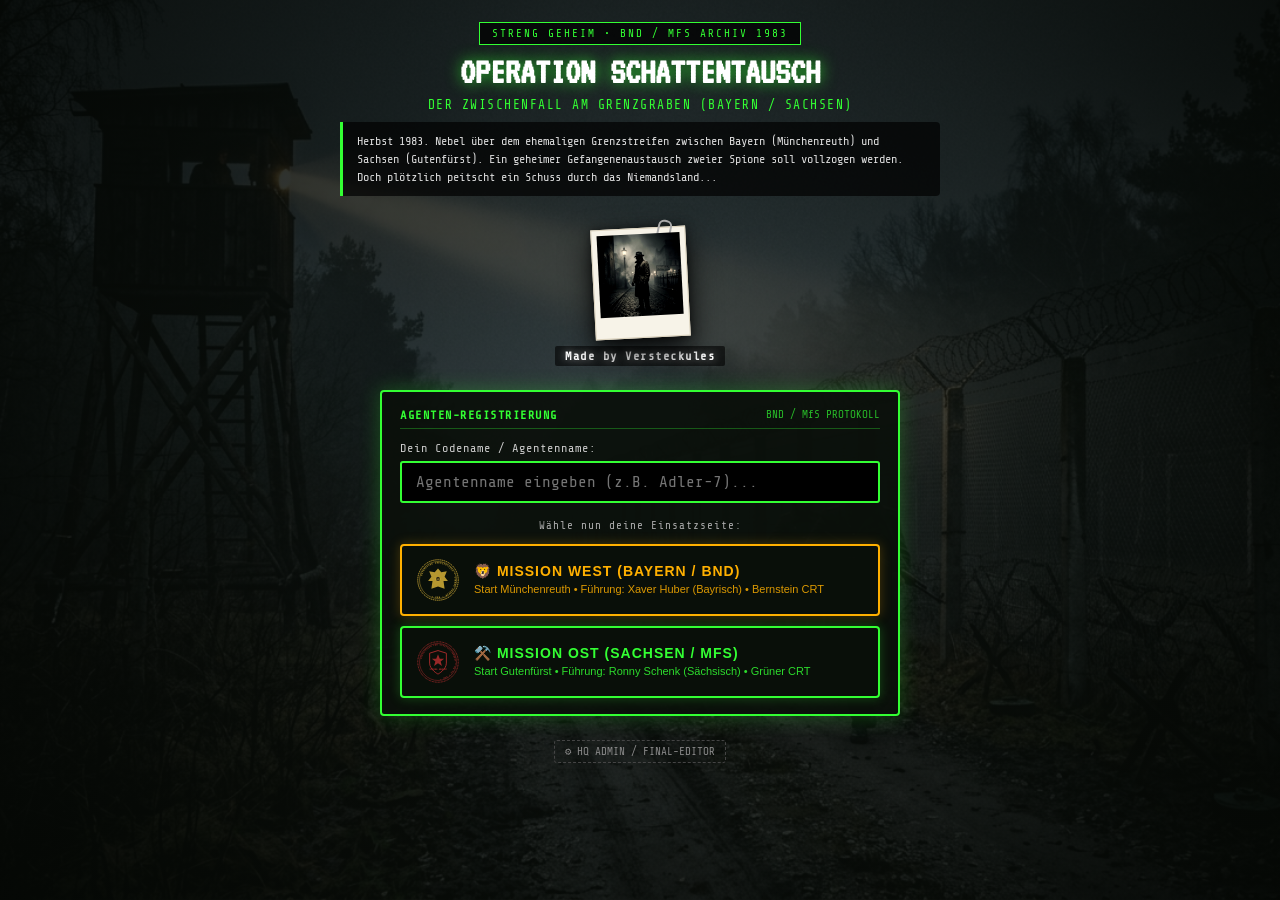
==== index.html @ 6f0b59b6 "Initial commit" ====
<!DOCTYPE html>
<html lang="de">
<head>
    <meta charset="UTF-8">
    <meta name="viewport" content="width=device-width, initial-scale=1.0, maximum-scale=1.0, user-scalable=no, viewport-fit=cover">
    <title>OPERATION SCHATTENTAUSCH – DER ZWISCHENFALL | Made by Versteckules</title>
    <meta name="description" content="Interaktiver Kalter-Krieg-Spionage-Geocache an der Grenze Bayern/Sachsen (1983). D4 Mystery Thriller mit realem GPS, Sprachfunk, Krypto & Geigerzähler.">
    <meta name="theme-color" content="#0a0e0a">
    <link rel="manifest" href="manifest.json">

    <!-- Leaflet CSS for Map (Local first, CDN fallback) -->
    <link rel="stylesheet" href="css/leaflet.css">

    <!-- Custom Retro & Military CSS Stylesheets -->
    <link rel="stylesheet" href="css/terminal.css">
    <link rel="stylesheet" href="css/cover.css">
    <link rel="stylesheet" href="css/map.css">
    <link rel="stylesheet" href="css/radar.css">
    <link rel="stylesheet" href="css/dossier.css">
    <link rel="stylesheet" href="css/nvg.css">
    <link rel="stylesheet" href="css/geiger.css">
    <link rel="stylesheet" href="css/testbar.css">
    <link rel="stylesheet" href="css/mobile.css">
</head>
<body class="theme-green">

    <!-- ======================================================================
         1. COVER SCREEN (Startseite & 'Made by Versteckules')
         ====================================================================== -->
    <div id="cover-screen" class="cover-fullscreen">
        <div class="cover-header-block">
            <div class="cover-cache-badge">STRENG GEHEIM • BND / MFS ARCHIV 1983</div>
            <h1 class="cover-main-title">OPERATION SCHATTENTAUSCH</h1>
            <div class="cover-sub-title">DER ZWISCHENFALL AM GRENZGRABEN (BAYERN / SACHSEN)</div>
            
            <p class="cover-description">
                Herbst 1983. Nebel über dem ehemaligen Grenzstreifen zwischen Bayern (Münchenreuth) und Sachsen (Gutenfürst). 
                Ein geheimer Gefangenenaustausch zweier Spione soll vollzogen werden. Doch plötzlich peitscht ein Schuss durch das Niemandsland...
            </p>
        </div>

        <!-- Owner Branding: Schräges avatar.jpg & Made by Versteckules -->
        <div class="owner-branding-box">
            <div class="avatar-tilted-frame" id="owner-avatar-frame" title="Made by Versteckules">
                <div class="avatar-paperclip"></div>
                <img src="assets/img/avatar.jpg" alt="Versteckules" class="avatar-img-element" />
            </div>
            <div class="owner-signature-text">Made by Versteckules</div>
        </div>

        <!-- Agent Registration Card (Erst Name eingeben, dann Seite wählen) -->
        <div class="agent-registration-card">
            <div class="agent-card-header">
                <span class="agent-badge-title">AGENTEN-REGISTRIERUNG</span>
                <span style="font-size: 11px; opacity: 0.7;">BND / MfS PROTOKOLL</span>
            </div>

            <div class="agent-input-group">
                <label class="agent-input-label" for="agent-callsign-input">Dein Codename / Agentenname:</label>
                <input type="text" id="agent-callsign-input" class="agent-name-input" placeholder="Agentenname eingeben (z.B. Adler-7)..." maxlength="25" autocomplete="off" autocorrect="off" />
                <div id="agent-name-error" class="input-error-msg" style="display: none;">⚠️ Bitte zuerst einen Agentennamen eingeben!</div>
            </div>

            <div class="faction-prompt-text">Wähle nun deine Einsatzseite:</div>

            <!-- Faction Selection Buttons -->
            <div class="faction-select-area">
                <button class="faction-card-btn west" onclick="GameEngine.handleFactionSelection('west')">
                    <img src="assets/img/bnd_seal.svg" alt="BND Siegel" class="faction-seal" />
                    <div class="faction-meta">
                        <div class="faction-title">🦁 MISSION WEST (BAYERN / BND)</div>
                        <div class="faction-sub">Start Münchenreuth • Führung: Xaver Huber (Bayrisch) • Bernstein CRT</div>
                    </div>
                </button>

                <button class="faction-card-btn ost" onclick="GameEngine.handleFactionSelection('ost')">
                    <img src="assets/img/mfs_seal.svg" alt="MfS Siegel" class="faction-seal" />
                    <div class="faction-meta">
                        <div class="faction-title">⚒️ MISSION OST (SACHSEN / MFS)</div>
                        <div class="faction-sub">Start Gutenfürst • Führung: Ronny Schenk (Sächsisch) • Grüner CRT</div>
                    </div>
                </button>
            </div>
        </div>

        <!-- Footer link to Owner Admin HQ -->
        <div class="cover-footer-bar">
            <a href="admin.html" class="owner-admin-link">⚙️ HQ ADMIN / FINAL-EDITOR</a>
        </div>
    </div>

    <!-- ======================================================================
         1.5. MISSION BRIEFING MODAL (Visuelles Intro mit Bildern & Vorlesen)
         ====================================================================== -->
    <div id="mission-briefing-modal" class="tactical-modal-backdrop" style="display: none;">
        <div class="briefing-modal-card">
            
            <div class="briefing-top-badge">
                <span class="briefing-badge-text">STRENG GEHEIM: EINSATZBEFEHL</span>
                <span class="briefing-agent-tag">Agent <b id="briefing-agent-display">Agent</b></span>
            </div>

            <!-- Commander Portrait & Audio Pitch -->
            <div class="briefing-leader-row">
                <div class="briefing-polaroid-frame">
                    <img id="briefing-leader-img" src="assets/img/person_xaver.png" alt="Einsatzleiter" class="briefing-polaroid-img" />
                </div>
                <div class="briefing-leader-info">
                    <div id="briefing-leader-name" class="briefing-leader-name">Xaver Huber</div>
                    <div id="briefing-leader-rank" class="briefing-leader-rank">Polizeihauptkommissar • BND</div>
                    <div id="briefing-leader-quote" class="briefing-leader-quote">"Aufpassen am Zaun! Keine unüberlegten Alleingänge im Grenzstreifen."</div>
                </div>
            </div>

            <!-- 3 Clear Action Steps (Was ist zu tun?) -->
            <div class="briefing-steps-list">
                <div class="briefing-step-box">
                    <div class="briefing-step-icon">🚶</div>
                    <div class="briefing-step-content">
                        <div class="briefing-step-title">1. MARSCHIEREN & ORTEN</div>
                        <div class="briefing-step-desc">Folge dem Peilkompass und der Meter-Anzeige zu Station 1 am befestigten Grenzweg.</div>
                    </div>
                </div>

                <div class="briefing-step-box">
                    <div class="briefing-step-icon">🔍</div>
                    <div class="briefing-step-content">
                        <div class="briefing-step-title">2. ERMITTELN & EINGEBEN</div>
                        <div class="briefing-step-desc">Suche vor Ort nach geheimen Hinweisen und gib gefundene Codes im Terminal ein.</div>
                    </div>
                </div>

                <div class="briefing-step-box">
                    <div class="briefing-step-icon">🎧</div>
                    <div class="briefing-step-content">
                        <div class="briefing-step-title">3. FUNK BEACHTEN</div>
                        <div class="briefing-step-desc">Halte dein Audio laut! Bei Zwischenfällen schlägt dein Funkgerät Alarm.</div>
                    </div>
                </div>
            </div>

            <!-- Read Aloud / Vorlese-Audio Player -->
            <div class="briefing-audio-section">
                <div>
                    <button id="btn-briefing-audio" class="btn-briefing-audio" onclick="GameEngine.toggleBriefingAudio()">
                        <span>🔊</span> AUFTRAG VORLESEN
                    </button>
                </div>
                <div class="audio-wave-anim" id="briefing-audio-wave">
                    <span></span><span></span><span></span><span></span>
                </div>
                <div class="briefing-audio-label">Echtzeit-Sprachausgabe</div>
            </div>

            <!-- Action Button: Start Game -->
            <button class="btn-start-mission-action" onclick="GameEngine.startConfirmedMission()">
                🚀 VERSTANDEN – EINSATZ STARTEN ▶
            </button>

        </div>
    </div>

    <!-- ======================================================================
         1.8. RESET CONFIRMATION MODAL
         ====================================================================== -->
    <div id="modal-reset-confirm" class="tactical-modal-backdrop" style="display: none;">
        <div class="tactical-modal-box">
            <div class="modal-alert-header">
                <span>⚠️</span> MISSION KOMPLETT ZURÜCKSETZEN?
            </div>
            <div class="modal-alert-text">
                Möchtest du das gesamte Spiel wirklich zurücksetzen?<br><br>
                • Alle erreichten Stationen werden zurückgesetzt<br>
                • Alle eingegebenen Codes werden gelöscht<br>
                • Du kehrst zur Startseite & Agenten-Auswahl zurück
            </div>
            <div class="modal-alert-actions">
                <button class="btn-terminal-action secondary" onclick="GameEngine.cancelReset()">
                    ❌ ABBRECHEN
                </button>
                <button class="btn-terminal-action danger" onclick="GameEngine.confirmReset()">
                    🔄 JA, ALLES ZURÜCKSETZEN
                </button>
            </div>
        </div>
    </div>

    <!-- ======================================================================
         2. APP MAIN HUD (Nach Missionsstart)
         ====================================================================== -->
    <div id="app-main" class="app-container" style="display: none;">
        
        <!-- Top Tactical Status Bar -->
        <header class="tactical-header">
            <div class="header-meta">
                <div class="header-title" id="hud-faction-title">MISSION INITIALISIERT</div>
                <div class="header-unit" id="hud-unit-display">AGENT: <span id="hud-agent-name">Agent</span> • GRENZABSCHNITT</div>
            </div>

            <div class="header-radar-quick">
                <div class="mini-compass" title="Peilkompass zum nächsten Punkt">
                    <div class="compass-arrow" id="radar-compass-needle"></div>
                </div>
                <div class="header-dist-box">
                    <span id="radar-live-dist">-- m</span>
                </div>
            </div>

            <!-- Mobile Outdoor Quick Tools -->
            <div class="header-tools-row">
                <button id="btn-toggle-sunlight" class="quick-tool-btn" onclick="MobileUX.toggleSunlightMode()" title="Sonnenmodus für draußen">
                    ☀️ SONNE
                </button>
                <button id="btn-toggle-wakelock" class="quick-tool-btn" onclick="MobileUX.toggleWakeLock()" title="Bildschirm anlassen">
                    💡 DISPLAY: AUS
                </button>
                <button id="btn-quick-replay" class="quick-tool-btn" onclick="AudioEngine.replayLast()" style="display: none;" title="Letzten Funkspruch wiederholen">
                    🔄 FUNK
                </button>
                <button id="btn-reset-game" class="quick-tool-btn" onclick="GameEngine.promptReset()" title="Spiel komplett neu starten">
                    🔄 RESET
                </button>
                <div id="gps-accuracy-badge" class="gps-badge searching">
                    📡 GPS: SUCHE...
                </div>
            </div>
        </header>

        <!-- Off-Path Warning Banner (Minenstreifen) -->
        <div id="off-path-warning-banner" class="off-path-banner" style="display: none;">
            ⚠️ ACHTUNG: MINENSTREIFEN! SOFORT ZURÜCK AUF DEN BEFESTIGTEN GRENZWEG!
        </div>

        <!-- Main Tab Content Area -->
        <main class="tab-content-area">

            <!-- TAB 1: TERMINAL -->
            <section id="tab-terminal" class="tab-view-panel active">
                
                <!-- Quick Re-open Briefing Button -->
                <button class="btn-terminal-action secondary" style="margin-bottom: 8px; width: 100%; font-size: 11px; padding: 6px 10px; display: flex; align-items: center; justify-content: center; gap: 6px;" onclick="GameEngine.openBriefingModal()">
                    📋 EINSATZBEFEHL ANZEIGEN & VORLESEN
                </button>

                <div id="terminal-mission-area">
                    <!-- Dynamic Act UI loaded here by GameEngine -->
                </div>

                <!-- Terminal System Logs -->
                <div class="terminal-sys-log" id="terminal-sys-log">
                    <div class="log-line"><span class="time">[INIT]</span> System betriebsbereit. Funkleitung gesichert.</div>
                </div>

                <!-- Command Input Row (Ohne OFFLINETEST-Beispiel im Placeholder) -->
                <div style="display: flex; gap: 8px; margin-top: 8px;">
                    <input type="text" id="terminal-cmd-input" placeholder="Befehl oder Stations-Code eingeben..." class="terminal-input-field" style="margin-bottom: 0; flex: 1;" />
                    <button id="btn-terminal-submit" class="btn-terminal-action" style="min-width: 52px; padding: 0 14px; display: flex; align-items: center; justify-content: center; font-size: 16px;" onclick="GameEngine.handleCommand(document.getElementById('terminal-cmd-input').value); document.getElementById('terminal-cmd-input').value='';">
                        ↵
                    </button>
                </div>
            </section>

            <!-- TAB 2: KARTE (Hybrid OpenStreetMap) -->
            <section id="tab-map" class="tab-view-panel">
                <div id="map-container"></div>
            </section>

            <!-- TAB 3: DOSSIERS (7 Personen) -->
            <section id="tab-dossiers" class="tab-view-panel">
                <div class="dossiers-header-bar">
                    <span style="font-size: 13px; font-weight: bold;">GEHEIMAKTEN [STRENG VERTRAULICH]</span>
                    <button id="btn-toggle-nvg" class="btn-nvg-toggle" onclick="GameEngine.toggleNVG()">
                        👁️ RESTLICHTVERSTÄRKER (NVG)
                    </button>
                </div>
                <div class="dossier-list-grid" id="dossiers-list">
                    <!-- Populated dynamically with the 7 polaroids -->
                </div>
            </section>

            <!-- TAB 4: FUNK & SENSORS -->
            <section id="tab-radio" class="tab-view-panel">
                <!-- Geiger Counter Display -->
                <div class="geiger-panel">
                    <div class="geiger-header">
                        <span>STRAHLUNGSSENSOR RADIAC-83 (WISMUT-ISOTOPE)</span>
                        <span id="geiger-val" style="color: #ff3333; font-weight: bold;">0.00 μSv/h</span>
                    </div>
                    <div class="geiger-dial-frame">
                        <div class="geiger-scale-markings">
                            <span>0</span><span>10</span><span>20</span><span>30</span><span>40</span><span>50+</span>
                        </div>
                        <div class="geiger-needle" id="geiger-needle"></div>
                    </div>
                    <div class="geiger-footer">
                        <span style="font-size: 10px; opacity: 0.7;">STATUS: AUTOMATISCHE ORTUNG AM GRENZGRABEN</span>
                    </div>
                </div>

                <!-- KGB Cyrillic Cipher Slip -->
                <div style="margin-top: 14px; text-align: center;">
                    <img src="assets/img/cyrillic_cipher.svg" alt="KGB Chiffrierstreifen" style="max-width: 100%; border: 1px solid var(--text-primary);" />
                </div>
            </section>

        </main>

        <!-- Bottom Navigation Bar -->
        <nav class="bottom-nav-bar">
            <button class="menu-tab-btn active" data-tab="terminal">
                <span style="font-size: 18px;">📟</span>
                <span>TERMINAL</span>
            </button>
            <button class="menu-tab-btn" data-tab="map">
                <span style="font-size: 18px;">🗺️</span>
                <span>KARTE</span>
            </button>
            <button class="menu-tab-btn" data-tab="dossiers">
                <span style="font-size: 18px;">📁</span>
                <span>DOSSIERS</span>
            </button>
            <button class="menu-tab-btn" data-tab="radio">
                <span style="font-size: 18px;">📻</span>
                <span>FUNK</span>
            </button>
        </nav>
    </div>

    <!-- Leaflet JS (Local first, with fallback) -->
    <script src="js/leaflet.js"></script>

    <!-- Custom Modules -->
    <script src="js/config.js"></script>
    <script src="js/crypto.js"></script>
    <script src="js/audio.js"></script>
    <script src="js/gps.js"></script>
    <script src="js/map.js"></script>
    <script src="js/geiger.js"></script>
    <script src="js/phone.js"></script>
    <script src="js/radio.js"></script>
    <script src="js/stealth.js"></script>
    <script src="js/triage.js"></script>
    <script src="js/testuser.js"></script>
    <script src="js/events.js"></script>
    <script src="js/mobile.js"></script>
    <script src="js/game.js"></script>

    <!-- Service Worker Registration for Offline Capability -->
    <script>
        if ('serviceWorker' in navigator) {
            window.addEventListener('load', () => {
                navigator.serviceWorker.register('service-worker.js')
                    .then(reg => console.log('ServiceWorker registriert:', reg.scope))
                    .catch(err => console.log('ServiceWorker Fehler:', err));
            });
        }
    </script>
</body>
</html>
---- css/leaflet.css ----
/* required styles */

.leaflet-pane,
.leaflet-tile,
.leaflet-marker-icon,
.leaflet-marker-shadow,
.leaflet-tile-container,
.leaflet-pane > svg,
.leaflet-pane > canvas,
.leaflet-zoom-box,
.leaflet-image-layer,
.leaflet-layer {
	position: absolute;
	left: 0;
	top: 0;
	}
.leaflet-container {
	overflow: hidden;
	}
.leaflet-tile,
.leaflet-marker-icon,
.leaflet-marker-shadow {
	-webkit-user-select: none;
	   -moz-user-select: none;
	        user-select: none;
	  -webkit-user-drag: none;
	}
/* Prevents IE11 from highlighting tiles in blue */
.leaflet-tile::selection {
	background: transparent;
}
/* Safari renders non-retina tile on retina better with this, but Chrome is worse */
.leaflet-safari .leaflet-tile {
	image-rendering: -webkit-optimize-contrast;
	}
/* hack that prevents hw layers "stretching" when loading new tiles */
.leaflet-safari .leaflet-tile-container {
	width: 1600px;
	height: 1600px;
	-webkit-transform-origin: 0 0;
	}
.leaflet-marker-icon,
.leaflet-marker-shadow {
	display: block;
	}
/* .leaflet-container svg: reset svg max-width decleration shipped in Joomla! (joomla.org) 3.x */
/* .leaflet-container img: map is broken in FF if you have max-width: 100% on tiles */
.leaflet-container .leaflet-overlay-pane svg {
	max-width: none !important;
	max-height: none !important;
	}
.leaflet-container .leaflet-marker-pane img,
.leaflet-container .leaflet-shadow-pane img,
.leaflet-container .leaflet-tile-pane img,
.leaflet-container img.leaflet-image-layer,
.leaflet-container .leaflet-tile {
	max-width: none !important;
	max-height: none !important;
	width: auto;
	padding: 0;
	}

.leaflet-container img.leaflet-tile {
	/* See: https://bugs.chromium.org/p/chromium/issues/detail?id=600120 */
	mix-blend-mode: plus-lighter;
}

.leaflet-container.leaflet-touch-zoom {
	-ms-touch-action: pan-x pan-y;
	touch-action: pan-x pan-y;
	}
.leaflet-container.leaflet-touch-drag {
	-ms-touch-action: pinch-zoom;
	/* Fallback for FF which doesn't support pinch-zoom */
	touch-action: none;
	touch-action: pinch-zoom;
}
.leaflet-container.leaflet-touch-drag.leaflet-touch-zoom {
	-ms-touch-action: none;
	touch-action: none;
}
.leaflet-container {
	-webkit-tap-highlight-color: transparent;
}
.leaflet-container a {
	-webkit-tap-highlight-color: rgba(51, 181, 229, 0.4);
}
.leaflet-tile {
	filter: inherit;
	visibility: hidden;
	}
.leaflet-tile-loaded {
	visibility: inherit;
	}
.leaflet-zoom-box {
	width: 0;
	height: 0;
	-moz-box-sizing: border-box;
	     box-sizing: border-box;
	z-index: 800;
	}
/* workaround for https://bugzilla.mozilla.org/show_bug.cgi?id=888319 */
.leaflet-overlay-pane svg {
	-moz-user-select: none;
	}

.leaflet-pane         { z-index: 400; }

.leaflet-tile-pane    { z-index: 200; }
.leaflet-overlay-pane { z-index: 400; }
.leaflet-shadow-pane  { z-index: 500; }
.leaflet-marker-pane  { z-index: 600; }
.leaflet-tooltip-pane   { z-index: 650; }
.leaflet-popup-pane   { z-index: 700; }

.leaflet-map-pane canvas { z-index: 100; }
.leaflet-map-pane svg    { z-index: 200; }

.leaflet-vml-shape {
	width: 1px;
	height: 1px;
	}
.lvml {
	behavior: url(#default#VML);
	display: inline-block;
	position: absolute;
	}


/* control positioning */

.leaflet-control {
	position: relative;
	z-index: 800;
	pointer-events: visiblePainted; /* IE 9-10 doesn't have auto */
	pointer-events: auto;
	}
.leaflet-top,
.leaflet-bottom {
	position: absolute;
	z-index: 1000;
	pointer-events: none;
	}
.leaflet-top {
	top: 0;
	}
.leaflet-right {
	right: 0;
	}
.leaflet-bottom {
	bottom: 0;
	}
.leaflet-left {
	left: 0;
	}
.leaflet-control {
	float: left;
	clear: both;
	}
.leaflet-right .leaflet-control {
	float: right;
	}
.leaflet-top .leaflet-control {
	margin-top: 10px;
	}
.leaflet-bottom .leaflet-control {
	margin-bottom: 10px;
	}
.leaflet-left .leaflet-control {
	margin-left: 10px;
	}
.leaflet-right .leaflet-control {
	margin-right: 10px;
	}


/* zoom and fade animations */

.leaflet-fade-anim .leaflet-popup {
	opacity: 0;
	-webkit-transition: opacity 0.2s linear;
	   -moz-transition: opacity 0.2s linear;
	        transition: opacity 0.2s linear;
	}
.leaflet-fade-anim .leaflet-map-pane .leaflet-popup {
	opacity: 1;
	}
.leaflet-zoom-animated {
	-webkit-transform-origin: 0 0;
	    -ms-transform-origin: 0 0;
	        transform-origin: 0 0;
	}
svg.leaflet-zoom-animated {
	will-change: transform;
}

.leaflet-zoom-anim .leaflet-zoom-animated {
	-webkit-transition: -webkit-transform 0.25s cubic-bezier(0,0,0.25,1);
	   -moz-transition:    -moz-transform 0.25s cubic-bezier(0,0,0.25,1);
	        transition:         transform 0.25s cubic-bezier(0,0,0.25,1);
	}
.leaflet-zoom-anim .leaflet-tile,
.leaflet-pan-anim .leaflet-tile {
	-webkit-transition: none;
	   -moz-transition: none;
	        transition: none;
	}

.leaflet-zoom-anim .leaflet-zoom-hide {
	visibility: hidden;
	}


/* cursors */

.leaflet-interactive {
	cursor: pointer;
	}
.leaflet-grab {
	cursor: -webkit-grab;
	cursor:    -moz-grab;
	cursor:         grab;
	}
.leaflet-crosshair,
.leaflet-crosshair .leaflet-interactive {
	cursor: crosshair;
	}
.leaflet-popup-pane,
.leaflet-control {
	cursor: auto;
	}
.leaflet-dragging .leaflet-grab,
.leaflet-dragging .leaflet-grab .leaflet-interactive,
.leaflet-dragging .leaflet-marker-draggable {
	cursor: move;
	cursor: -webkit-grabbing;
	cursor:    -moz-grabbing;
	cursor:         grabbing;
	}

/* marker & overlays interactivity */
.leaflet-marker-icon,
.leaflet-marker-shadow,
.leaflet-image-layer,
.leaflet-pane > svg path,
.leaflet-tile-container {
	pointer-events: none;
	}

.leaflet-marker-icon.leaflet-interactive,
.leaflet-image-layer.leaflet-interactive,
.leaflet-pane > svg path.leaflet-interactive,
svg.leaflet-image-layer.leaflet-interactive path {
	pointer-events: visiblePainted; /* IE 9-10 doesn't have auto */
	pointer-events: auto;
	}

/* visual tweaks */

.leaflet-container {
	background: #ddd;
	outline-offset: 1px;
	}
.leaflet-container a {
	color: #0078A8;
	}
.leaflet-zoom-box {
	border: 2px dotted #38f;
	background: rgba(255,255,255,0.5);
	}


/* general typography */
.leaflet-container {
	font-family: "Helvetica Neue", Arial, Helvetica, sans-serif;
	font-size: 12px;
	font-size: 0.75rem;
	line-height: 1.5;
	}


/* general toolbar styles */

.leaflet-bar {
	box-shadow: 0 1px 5px rgba(0,0,0,0.65);
	border-radius: 4px;
	}
.leaflet-bar a {
	background-color: #fff;
	border-bottom: 1px solid #ccc;
	width: 26px;
	height: 26px;
	line-height: 26px;
	display: block;
	text-align: center;
	text-decoration: none;
	color: black;
	}
.leaflet-bar a,
.leaflet-control-layers-toggle {
	background-position: 50% 50%;
	background-repeat: no-repeat;
	display: block;
	}
.leaflet-bar a:hover,
.leaflet-bar a:focus {
	background-color: #f4f4f4;
	}
.leaflet-bar a:first-child {
	border-top-left-radius: 4px;
	border-top-right-radius: 4px;
	}
.leaflet-bar a:last-child {
	border-bottom-left-radius: 4px;
	border-bottom-right-radius: 4px;
	border-bottom: none;
	}
.leaflet-bar a.leaflet-disabled {
	cursor: default;
	background-color: #f4f4f4;
	color: #bbb;
	}

.leaflet-touch .leaflet-bar a {
	width: 30px;
	height: 30px;
	line-height: 30px;
	}
.leaflet-touch .leaflet-bar a:first-child {
	border-top-left-radius: 2px;
	border-top-right-radius: 2px;
	}
.leaflet-touch .leaflet-bar a:last-child {
	border-bottom-left-radius: 2px;
	border-bottom-right-radius: 2px;
	}

/* zoom control */

.leaflet-control-zoom-in,
.leaflet-control-zoom-out {
	font: bold 18px 'Lucida Console', Monaco, monospace;
	text-indent: 1px;
	}

.leaflet-touch .leaflet-control-zoom-in, .leaflet-touch .leaflet-control-zoom-out  {
	font-size: 22px;
	}


/* layers control */

.leaflet-control-layers {
	box-shadow: 0 1px 5px rgba(0,0,0,0.4);
	background: #fff;
	border-radius: 5px;
	}
.leaflet-control-layers-toggle {
	background-image: url(images/layers.png);
	width: 36px;
	height: 36px;
	}
.leaflet-retina .leaflet-control-layers-toggle {
	background-image: url(images/layers-2x.png);
	background-size: 26px 26px;
	}
.leaflet-touch .leaflet-control-layers-toggle {
	width: 44px;
	height: 44px;
	}
.leaflet-control-layers .leaflet-control-layers-list,
.leaflet-control-layers-expanded .leaflet-control-layers-toggle {
	display: none;
	}
.leaflet-control-layers-expanded .leaflet-control-layers-list {
	display: block;
	position: relative;
	}
.leaflet-control-layers-expanded {
	padding: 6px 10px 6px 6px;
	color: #333;
	background: #fff;
	}
.leaflet-control-layers-scrollbar {
	overflow-y: scroll;
	overflow-x: hidden;
	padding-right: 5px;
	}
.leaflet-control-layers-selector {
	margin-top: 2px;
	position: relative;
	top: 1px;
	}
.leaflet-control-layers label {
	display: block;
	font-size: 13px;
	font-size: 1.08333em;
	}
.leaflet-control-layers-separator {
	height: 0;
	border-top: 1px solid #ddd;
	margin: 5px -10px 5px -6px;
	}

/* Default icon URLs */
.leaflet-default-icon-path { /* used only in path-guessing heuristic, see L.Icon.Default */
	background-image: url(images/marker-icon.png);
	}


/* attribution and scale controls */

.leaflet-container .leaflet-control-attribution {
	background: #fff;
	background: rgba(255, 255, 255, 0.8);
	margin: 0;
	}
.leaflet-control-attribution,
.leaflet-control-scale-line {
	padding: 0 5px;
	color: #333;
	line-height: 1.4;
	}
.leaflet-control-attribution a {
	text-decoration: none;
	}
.leaflet-control-attribution a:hover,
.leaflet-control-attribution a:focus {
	text-decoration: underline;
	}
.leaflet-attribution-flag {
	display: inline !important;
	vertical-align: baseline !important;
	width: 1em;
	height: 0.6669em;
	}
.leaflet-left .leaflet-control-scale {
	margin-left: 5px;
	}
.leaflet-bottom .leaflet-control-scale {
	margin-bottom: 5px;
	}
.leaflet-control-scale-line {
	border: 2px solid #777;
	border-top: none;
	line-height: 1.1;
	padding: 2px 5px 1px;
	white-space: nowrap;
	-moz-box-sizing: border-box;
	     box-sizing: border-box;
	background: rgba(255, 255, 255, 0.8);
	text-shadow: 1px 1px #fff;
	}
.leaflet-control-scale-line:not(:first-child) {
	border-top: 2px solid #777;
	border-bottom: none;
	margin-top: -2px;
	}
.leaflet-control-scale-line:not(:first-child):not(:last-child) {
	border-bottom: 2px solid #777;
	}

.leaflet-touch .leaflet-control-attribution,
.leaflet-touch .leaflet-control-layers,
.leaflet-touch .leaflet-bar {
	box-shadow: none;
	}
.leaflet-touch .leaflet-control-layers,
.leaflet-touch .leaflet-bar {
	border: 2px solid rgba(0,0,0,0.2);
	background-clip: padding-box;
	}


/* popup */

.leaflet-popup {
	position: absolute;
	text-align: center;
	margin-bottom: 20px;
	}
.leaflet-popup-content-wrapper {
	padding: 1px;
	text-align: left;
	border-radius: 12px;
	}
.leaflet-popup-content {
	margin: 13px 24px 13px 20px;
	line-height: 1.3;
	font-size: 13px;
	font-size: 1.08333em;
	min-height: 1px;
	}
.leaflet-popup-content p {
	margin: 17px 0;
	margin: 1.3em 0;
	}
.leaflet-popup-tip-container {
	width: 40px;
	height: 20px;
	position: absolute;
	left: 50%;
	margin-top: -1px;
	margin-left: -20px;
	overflow: hidden;
	pointer-events: none;
	}
.leaflet-popup-tip {
	width: 17px;
	height: 17px;
	padding: 1px;

	margin: -10px auto 0;
	pointer-events: auto;

	-webkit-transform: rotate(45deg);
	   -moz-transform: rotate(45deg);
	    -ms-transform: rotate(45deg);
	        transform: rotate(45deg);
	}
.leaflet-popup-content-wrapper,
.leaflet-popup-tip {
	background: white;
	color: #333;
	box-shadow: 0 3px 14px rgba(0,0,0,0.4);
	}
.leaflet-container a.leaflet-popup-close-button {
	position: absolute;
	top: 0;
	right: 0;
	border: none;
	text-align: center;
	width: 24px;
	height: 24px;
	font: 16px/24px Tahoma, Verdana, sans-serif;
	color: #757575;
	text-decoration: none;
	background: transparent;
	}
.leaflet-container a.leaflet-popup-close-button:hover,
.leaflet-container a.leaflet-popup-close-button:focus {
	color: #585858;
	}
.leaflet-popup-scrolled {
	overflow: auto;
	}

.leaflet-oldie .leaflet-popup-content-wrapper {
	-ms-zoom: 1;
	}
.leaflet-oldie .leaflet-popup-tip {
	width: 24px;
	margin: 0 auto;

	-ms-filter: "progid:DXImageTransform.Microsoft.Matrix(M11=0.70710678, M12=0.70710678, M21=-0.70710678, M22=0.70710678)";
	filter: progid:DXImageTransform.Microsoft.Matrix(M11=0.70710678, M12=0.70710678, M21=-0.70710678, M22=0.70710678);
	}

.leaflet-oldie .leaflet-control-zoom,
.leaflet-oldie .leaflet-control-layers,
.leaflet-oldie .leaflet-popup-content-wrapper,
.leaflet-oldie .leaflet-popup-tip {
	border: 1px solid #999;
	}


/* div icon */

.leaflet-div-icon {
	background: #fff;
	border: 1px solid #666;
	}


/* Tooltip */
/* Base styles for the element that has a tooltip */
.leaflet-tooltip {
	position: absolute;
	padding: 6px;
	background-color: #fff;
	border: 1px solid #fff;
	border-radius: 3px;
	color: #222;
	white-space: nowrap;
	-webkit-user-select: none;
	-moz-user-select: none;
	-ms-user-select: none;
	user-select: none;
	pointer-events: none;
	box-shadow: 0 1px 3px rgba(0,0,0,0.4);
	}
.leaflet-tooltip.leaflet-interactive {
	cursor: pointer;
	pointer-events: auto;
	}
.leaflet-tooltip-top:before,
.leaflet-tooltip-bottom:before,
.leaflet-tooltip-left:before,
.leaflet-tooltip-right:before {
	position: absolute;
	pointer-events: none;
	border: 6px solid transparent;
	background: transparent;
	content: "";
	}

/* Directions */

.leaflet-tooltip-bottom {
	margin-top: 6px;
}
.leaflet-tooltip-top {
	margin-top: -6px;
}
.leaflet-tooltip-bottom:before,
.leaflet-tooltip-top:before {
	left: 50%;
	margin-left: -6px;
	}
.leaflet-tooltip-top:before {
	bottom: 0;
	margin-bottom: -12px;
	border-top-color: #fff;
	}
.leaflet-tooltip-bottom:before {
	top: 0;
	margin-top: -12px;
	margin-left: -6px;
	border-bottom-color: #fff;
	}
.leaflet-tooltip-left {
	margin-left: -6px;
}
.leaflet-tooltip-right {
	margin-left: 6px;
}
.leaflet-tooltip-left:before,
.leaflet-tooltip-right:before {
	top: 50%;
	margin-top: -6px;
	}
.leaflet-tooltip-left:before {
	right: 0;
	margin-right: -12px;
	border-left-color: #fff;
	}
.leaflet-tooltip-right:before {
	left: 0;
	margin-left: -12px;
	border-right-color: #fff;
	}

/* Printing */

@media print {
	/* Prevent printers from removing background-images of controls. */
	.leaflet-control {
		-webkit-print-color-adjust: exact;
		print-color-adjust: exact;
		}
	}
---- css/terminal.css ----
/* ==========================================================================
   Terminal & Core Design System - Cold War 1983 Aesthetics
   ========================================================================== */

@import url('https://fonts.googleapis.com/css2?family=Share+Tech+Mono&family=VT323&display=swap');

:root {
    --bg-dark: #0a0e0a;
    --crt-phosphor-green: #33ff33;
    --crt-phosphor-amber: #ffb000;
    --crt-dim-green: #1a4d1a;
    --crt-dim-amber: #4d3500;
    --crt-glow-green: rgba(51, 255, 51, 0.45);
    --crt-glow-amber: rgba(255, 176, 0, 0.45);
    --alert-red: #ff3333;
    --alert-glow: rgba(255, 51, 51, 0.6);
    --text-primary: var(--crt-phosphor-green);
    --text-glow: var(--crt-glow-green);
    --font-mono: 'Share Tech Mono', 'Courier New', monospace;
    --font-crt: 'VT323', monospace;
}

body.theme-amber {
    --text-primary: var(--crt-phosphor-amber);
    --text-glow: var(--crt-glow-amber);
}

body.theme-green {
    --text-primary: var(--crt-phosphor-green);
    --text-glow: var(--crt-glow-green);
}

* {
    box-sizing: border-box;
    margin: 0;
    padding: 0;
    user-select: none;
    -webkit-user-select: none;
}

html, body {
    width: 100%;
    height: 100%;
    background-color: var(--bg-dark);
    color: var(--text-primary);
    font-family: var(--font-mono);
    overflow: hidden;
    position: relative;
}

/* CRT Scanline & Curved Glass Overlay */
body::before {
    content: " ";
    display: block;
    position: absolute;
    top: 0; left: 0; bottom: 0; right: 0;
    background: linear-gradient(rgba(18, 16, 16, 0) 50%, rgba(0, 0, 0, 0.25) 50%), linear-gradient(90deg, rgba(255, 0, 0, 0.03), rgba(0, 255, 0, 0.01), rgba(0, 0, 255, 0.03));
    z-index: 100;
    background-size: 100% 3px, 4px 100%;
    pointer-events: none;
}

body::after {
    content: " ";
    display: block;
    position: absolute;
    top: 0; left: 0; bottom: 0; right: 0;
    box-shadow: inset 0 0 100px rgba(0,0,0,0.85);
    pointer-events: none;
    z-index: 101;
}

/* App Main Container */
.app-container {
    display: flex;
    flex-direction: column;
    width: 100%;
    height: 100%;
    position: relative;
    z-index: 10;
}

/* Top Tactical Header */
.tactical-header {
    display: flex;
    justify-content: space-between;
    align-items: center;
    padding: 10px 14px;
    background: rgba(10, 16, 10, 0.95);
    border-bottom: 2px solid var(--text-primary);
    box-shadow: 0 0 15px var(--text-glow);
}

.header-meta {
    display: flex;
    flex-direction: column;
}

.header-title {
    font-size: 13px;
    font-weight: bold;
    letter-spacing: 1px;
    text-shadow: 0 0 8px var(--text-glow);
}

.header-unit {
    font-size: 10px;
    opacity: 0.8;
}

.header-radar-quick {
    display: flex;
    align-items: center;
    gap: 10px;
}

.mini-compass {
    width: 32px;
    height: 32px;
    border: 1px solid var(--text-primary);
    border-radius: 50%;
    display: flex;
    align-items: center;
    justify-content: center;
    position: relative;
}

.compass-arrow {
    width: 0;
    height: 0;
    border-left: 4px solid transparent;
    border-right: 4px solid transparent;
    border-bottom: 12px solid var(--text-primary);
    transform-origin: center bottom;
    transition: transform 0.2s ease-out;
}

.header-dist-box {
    font-size: 14px;
    font-weight: bold;
    text-shadow: 0 0 6px var(--text-glow);
}

/* Off-Path Alert Banner */
.off-path-banner {
    background: var(--alert-red);
    color: #fff;
    padding: 6px 12px;
    font-size: 11px;
    font-weight: bold;
    text-align: center;
    letter-spacing: 1px;
    box-shadow: 0 0 20px var(--alert-glow);
    animation: flashAlert 0.8s infinite;
}

@keyframes flashAlert {
    0%, 100% { opacity: 1; }
    50% { opacity: 0.4; }
}

/* Tab Panels */
.tab-content-area {
    flex: 1;
    overflow-y: auto;
    position: relative;
    padding-bottom: 60px; /* space for bottom nav */
}

.tab-view-panel {
    display: none;
    width: 100%;
    height: 100%;
    padding: 14px;
}

.tab-view-panel.active {
    display: flex;
    flex-direction: column;
}

/* Bottom Navigation Bar */
.bottom-nav-bar {
    position: absolute;
    bottom: 0;
    left: 0;
    width: 100%;
    height: 54px;
    background: rgba(8, 12, 8, 0.96);
    border-top: 2px solid var(--text-primary);
    display: flex;
    justify-content: space-around;
    align-items: center;
    z-index: 50;
    box-shadow: 0 0 20px rgba(0,0,0,0.9);
}

.menu-tab-btn {
    flex: 1;
    height: 100%;
    background: transparent;
    border: none;
    color: var(--text-primary);
    font-family: var(--font-mono);
    font-size: 11px;
    font-weight: bold;
    display: flex;
    flex-direction: column;
    align-items: center;
    justify-content: center;
    gap: 3px;
    opacity: 0.65;
    cursor: pointer;
    transition: all 0.15s ease-in-out;
}

.menu-tab-btn.active {
    opacity: 1;
    background: rgba(51, 255, 51, 0.15);
    box-shadow: inset 0 -3px 0 var(--text-primary);
    text-shadow: 0 0 8px var(--text-glow);
}

body.theme-amber .menu-tab-btn.active {
    background: rgba(255, 176, 0, 0.15);
}

/* Act Cards */
.act-card {
    background: rgba(16, 24, 16, 0.85);
    border: 1px solid var(--text-primary);
    box-shadow: 0 0 10px rgba(0,0,0,0.5);
    padding: 16px;
    border-radius: 2px;
    margin-bottom: 14px;
}

body.theme-amber .act-card {
    background: rgba(24, 18, 10, 0.85);
}

.act-title {
    font-size: 14px;
    font-weight: bold;
    border-bottom: 1px dashed var(--text-primary);
    padding-bottom: 6px;
    margin-bottom: 10px;
    letter-spacing: 1px;
}

.act-desc {
    font-size: 12px;
    line-height: 1.5;
    margin-bottom: 14px;
    opacity: 0.95;
}

/* Terminal Buttons */
.btn-terminal-action {
    background: transparent;
    color: var(--text-primary);
    border: 1px solid var(--text-primary);
    font-family: var(--font-mono);
    font-size: 12px;
    font-weight: bold;
    padding: 10px 16px;
    cursor: pointer;
    text-transform: uppercase;
    letter-spacing: 1px;
    transition: all 0.15s;
    box-shadow: 0 0 8px var(--text-glow);
}

.btn-terminal-action:hover, .btn-terminal-action.primary {
    background: var(--text-primary);
    color: #000;
}

/* Terminal Input Field */
.terminal-input-field {
    background: #000;
    border: 1px solid var(--text-primary);
    color: var(--text-primary);
    font-family: var(--font-mono);
    font-size: 14px;
    padding: 8px 12px;
    outline: none;
    width: 100%;
    margin-bottom: 10px;
    box-shadow: inset 0 0 6px var(--text-glow);
}

/* Terminal Log Area */
.terminal-sys-log {
    background: #000;
    border: 1px solid rgba(51, 255, 51, 0.3);
    height: 120px;
    overflow-y: auto;
    padding: 8px;
    font-size: 11px;
    line-height: 1.4;
    margin-top: 10px;
}

.log-line {
    margin-bottom: 3px;
}

.log-line .time {
    opacity: 0.5;
}

/* In-Game Modal Overlay */
.in-game-modal-backdrop {
    position: fixed;
    top: 0; left: 0; width: 100%; height: 100%;
    background: rgba(0, 0, 0, 0.85);
    display: none;
    align-items: center;
    justify-content: center;
    z-index: 1000;
    padding: 20px;
}

.terminal-modal-box {
    background: #080e08;
    border: 2px solid var(--text-primary);
    box-shadow: 0 0 30px var(--text-glow);
    max-width: 420px;
    width: 100%;
    padding: 20px;
}

body.theme-amber .terminal-modal-box {
    background: #0e0a05;
}

.modal-header {
    display: flex;
    align-items: center;
    gap: 8px;
    border-bottom: 1px solid var(--text-primary);
    padding-bottom: 10px;
    margin-bottom: 14px;
    font-weight: bold;
    font-size: 14px;
}

.modal-body {
    font-size: 13px;
    line-height: 1.5;
    margin-bottom: 20px;
}

.modal-footer {
    display: flex;
    justify-content: flex-end;
}
---- css/cover.css ----
/* ==========================================================================
   Cover Screen, Agent Login, Mission Briefing & Modal Dialogs
   ========================================================================== */

.cover-fullscreen {
    position: fixed;
    top: 0; left: 0; width: 100%; height: 100%;
    background: radial-gradient(circle at center, rgba(15,20,15,0.7) 0%, rgba(5,8,5,0.95) 100%), url('../assets/img/cover_border.png') center/cover no-repeat;
    display: flex;
    flex-direction: column;
    justify-content: flex-start;
    align-items: center;
    padding: max(18px, env(safe-area-inset-top)) 16px max(24px, env(safe-area-inset-bottom)) 16px;
    z-index: 500;
    overflow-y: auto;
    -webkit-overflow-scrolling: touch;
    gap: 14px;
}

.cover-header-block {
    text-align: center;
    max-width: 600px;
    width: 100%;
    margin-top: 4px;
}

.cover-cache-badge {
    display: inline-block;
    padding: 4px 12px;
    border: 1px solid var(--crt-phosphor-green);
    background: rgba(0,0,0,0.75);
    color: var(--crt-phosphor-green);
    font-size: 11px;
    letter-spacing: 2px;
    margin-bottom: 8px;
}

.cover-main-title {
    font-family: var(--font-crt);
    font-size: clamp(24px, 7vw, 38px);
    line-height: 1.05;
    color: #fff;
    text-shadow: 0 0 15px rgba(51, 255, 51, 0.7);
    margin-bottom: 4px;
    word-break: break-word;
}

.cover-sub-title {
    font-size: clamp(11px, 3.2vw, 13px);
    color: var(--crt-phosphor-green);
    letter-spacing: 1.5px;
    margin-bottom: 10px;
}

.cover-description {
    font-size: 12px;
    line-height: 1.5;
    color: #ddd;
    background: rgba(0,0,0,0.7);
    padding: 10px 14px;
    border-left: 3px solid var(--crt-phosphor-green);
    text-align: left;
    margin-bottom: 12px;
    border-radius: 0 4px 4px 0;
}

/* Owner Branding: Tilted Avatar & 'Made by Versteckules' */
.owner-branding-box {
    display: flex;
    flex-direction: column;
    align-items: center;
    margin: 6px 0 10px 0;
}

.avatar-tilted-frame {
    width: 95px;
    height: 110px;
    background: #f7f3e8;
    padding: 5px 5px 16px 5px;
    box-shadow: 0 12px 30px rgba(0, 0, 0, 0.9), 0 0 10px rgba(0,0,0,0.5);
    transform: rotate(-3deg);
    transition: transform 0.25s ease-out;
    border: 1px solid #dcd3be;
    position: relative;
    cursor: pointer;
}

.avatar-tilted-frame:hover {
    transform: rotate(0deg) scale(1.05);
}

.avatar-img-element {
    width: 100%;
    height: 82px;
    object-fit: cover;
    filter: contrast(1.1) sepia(0.2);
}

.avatar-paperclip {
    position: absolute;
    top: -8px;
    right: 14px;
    width: 14px;
    height: 28px;
    border: 2px solid #aaa;
    border-radius: 6px;
    transform: rotate(15deg);
}

.owner-signature-text {
    margin-top: 8px;
    font-family: var(--font-mono);
    font-size: 12px;
    font-weight: bold;
    letter-spacing: 1.5px;
    color: #fff;
    text-shadow: 0 0 8px rgba(255,255,255,0.6);
    background: rgba(0,0,0,0.6);
    padding: 3px 10px;
    border-radius: 2px;
}

/* ==========================================================================
   Agent Registration Card (Name Input)
   ========================================================================== */
.agent-registration-card {
    width: 100%;
    max-width: 520px;
    background: rgba(10, 16, 10, 0.92);
    border: 2px solid var(--crt-phosphor-green);
    box-shadow: 0 0 20px rgba(51, 255, 51, 0.25);
    padding: 16px 18px;
    border-radius: 4px;
    display: flex;
    flex-direction: column;
    gap: 12px;
    box-sizing: border-box;
}

.agent-card-header {
    display: flex;
    justify-content: space-between;
    align-items: center;
    border-bottom: 1px solid rgba(51, 255, 51, 0.3);
    padding-bottom: 6px;
}

.agent-badge-title {
    font-size: 12px;
    font-weight: bold;
    letter-spacing: 1.5px;
    color: var(--crt-phosphor-green);
}

.agent-input-group {
    display: flex;
    flex-direction: column;
    gap: 6px;
}

.agent-input-label {
    font-size: 12px;
    letter-spacing: 1px;
    color: #ccc;
}

.agent-name-input {
    width: 100%;
    background: #000;
    border: 2px solid var(--crt-phosphor-green);
    color: #fff;
    font-family: var(--font-mono);
    font-size: 16px;
    padding: 10px 14px;
    box-sizing: border-box;
    border-radius: 3px;
    outline: none;
    transition: all 0.2s ease;
}

.agent-name-input:focus {
    box-shadow: 0 0 15px rgba(51, 255, 51, 0.6);
    border-color: #fff;
}

.agent-name-input.input-error {
    border-color: var(--alert-red) !important;
    animation: shakeInput 0.3s ease-in-out;
}

@keyframes shakeInput {
    0%, 100% { transform: translateX(0); }
    25% { transform: translateX(-6px); }
    75% { transform: translateX(6px); }
}

.input-error-msg {
    color: var(--alert-red);
    font-size: 11px;
    font-weight: bold;
    letter-spacing: 0.5px;
}

.faction-prompt-text {
    font-size: 11px;
    letter-spacing: 1px;
    color: #aaa;
    text-align: center;
    margin-top: 4px;
}

/* Faction Selection Cards */
.faction-select-area {
    width: 100%;
    display: flex;
    flex-direction: column;
    gap: 10px;
}

.faction-card-btn {
    display: flex;
    align-items: center;
    gap: 14px;
    background: rgba(10, 15, 10, 0.88);
    border: 2px solid;
    padding: 12px 14px;
    cursor: pointer;
    text-align: left;
    transition: all 0.2s ease-in-out;
    border-radius: 4px;
    width: 100%;
    box-sizing: border-box;
}

.faction-card-btn.west {
    border-color: var(--crt-phosphor-amber);
    color: var(--crt-phosphor-amber);
    box-shadow: 0 0 12px rgba(255, 176, 0, 0.25);
}

.faction-card-btn.west:hover, .faction-card-btn.west:active {
    background: rgba(255, 176, 0, 0.18);
    box-shadow: 0 0 20px rgba(255, 176, 0, 0.6);
    transform: translateY(-2px);
}

.faction-card-btn.ost {
    border-color: var(--crt-phosphor-green);
    color: var(--crt-phosphor-green);
    box-shadow: 0 0 12px rgba(51, 255, 51, 0.25);
}

.faction-card-btn.ost:hover, .faction-card-btn.ost:active {
    background: rgba(51, 255, 51, 0.18);
    box-shadow: 0 0 20px rgba(51, 255, 51, 0.6);
    transform: translateY(-2px);
}

.faction-seal {
    width: 44px;
    height: 44px;
    flex-shrink: 0;
}

.faction-meta {
    flex: 1;
}

.faction-title {
    font-size: 14px;
    font-weight: bold;
    letter-spacing: 1px;
    margin-bottom: 3px;
}

.faction-sub {
    font-size: 11px;
    opacity: 0.85;
    line-height: 1.35;
}

/* Owner Footer Links (Admin / HQ Final-Editor) */
.cover-footer-bar {
    margin-top: 10px;
    display: flex;
    justify-content: center;
    gap: 14px;
    width: 100%;
}

.owner-admin-link {
    font-family: var(--font-mono);
    font-size: 11px;
    color: #888;
    text-decoration: none;
    border: 1px dashed #444;
    padding: 4px 10px;
    border-radius: 3px;
    transition: all 0.2s;
}

.owner-admin-link:hover {
    color: var(--crt-phosphor-green);
    border-color: var(--crt-phosphor-green);
}

/* ==========================================================================
   MISSION BRIEFING MODAL (Visual Intro mit Porträts & Vorlese-Audio)
   ========================================================================== */
.tactical-modal-backdrop {
    position: fixed;
    top: 0; left: 0; width: 100%; height: 100%;
    background: rgba(0, 0, 0, 0.88);
    backdrop-filter: blur(4px);
    -webkit-backdrop-filter: blur(4px);
    z-index: 1000;
    display: flex;
    align-items: center;
    justify-content: center;
    padding: 16px;
    box-sizing: border-box;
}

.briefing-modal-card {
    background: #090e09;
    border: 2px solid var(--text-primary);
    box-shadow: 0 0 35px var(--text-glow), 0 15px 40px rgba(0,0,0,0.9);
    max-width: 540px;
    width: 100%;
    max-height: 90vh;
    overflow-y: auto;
    border-radius: 6px;
    padding: 18px 20px;
    display: flex;
    flex-direction: column;
    gap: 14px;
    box-sizing: border-box;
    position: relative;
}

.briefing-top-badge {
    display: flex;
    justify-content: space-between;
    align-items: center;
    border-bottom: 2px solid var(--text-primary);
    padding-bottom: 8px;
}

.briefing-badge-text {
    font-size: 11px;
    font-weight: bold;
    letter-spacing: 2px;
    color: var(--text-primary);
}

.briefing-agent-tag {
    font-size: 12px;
    color: #fff;
    background: rgba(255,255,255,0.1);
    padding: 2px 8px;
    border-radius: 2px;
}

/* Commander Photo & Seal Header */
.briefing-leader-row {
    display: flex;
    align-items: center;
    gap: 16px;
    background: rgba(0, 0, 0, 0.5);
    padding: 10px 12px;
    border-radius: 4px;
    border-left: 3px solid var(--text-primary);
}

.briefing-polaroid-frame {
    width: 70px;
    height: 80px;
    background: #fdfaf2;
    padding: 4px 4px 14px 4px;
    box-shadow: 0 4px 10px rgba(0,0,0,0.7);
    transform: rotate(-2deg);
    flex-shrink: 0;
}

.briefing-polaroid-img {
    width: 100%;
    height: 62px;
    object-fit: cover;
}

.briefing-leader-info {
    flex: 1;
}

.briefing-leader-name {
    font-size: 15px;
    font-weight: bold;
    color: #fff;
    margin-bottom: 2px;
}

.briefing-leader-rank {
    font-size: 11px;
    color: var(--text-primary);
    margin-bottom: 4px;
}

.briefing-leader-quote {
    font-size: 11px;
    font-style: italic;
    color: #bbb;
    line-height: 1.35;
}

/* 3 Clear Action Steps */
.briefing-steps-list {
    display: flex;
    flex-direction: column;
    gap: 8px;
}

.briefing-step-box {
    display: flex;
    align-items: flex-start;
    gap: 10px;
    background: rgba(18, 25, 18, 0.65);
    border: 1px solid rgba(51, 255, 51, 0.25);
    padding: 8px 12px;
    border-radius: 4px;
}

body.theme-amber .briefing-step-box {
    border-color: rgba(255, 176, 0, 0.25);
}

.briefing-step-icon {
    font-size: 20px;
    line-height: 1.2;
    flex-shrink: 0;
}

.briefing-step-content {
    flex: 1;
}

.briefing-step-title {
    font-size: 12px;
    font-weight: bold;
    color: #fff;
    margin-bottom: 2px;
    letter-spacing: 0.5px;
}

.briefing-step-desc {
    font-size: 11px;
    color: #bbb;
    line-height: 1.35;
}

/* Audio Player Section with Voiceover */
.briefing-audio-section {
    background: rgba(0, 0, 0, 0.7);
    border: 1px solid var(--text-primary);
    padding: 10px 14px;
    border-radius: 4px;
    display: flex;
    align-items: center;
    justify-content: space-between;
    gap: 12px;
}

.btn-briefing-audio {
    background: var(--text-primary);
    color: #000;
    border: none;
    font-family: var(--font-mono);
    font-size: 12px;
    font-weight: bold;
    padding: 8px 14px;
    cursor: pointer;
    border-radius: 3px;
    display: flex;
    align-items: center;
    gap: 6px;
    transition: all 0.15s;
}

.btn-briefing-audio:hover {
    box-shadow: 0 0 15px var(--text-glow);
    filter: brightness(1.1);
}

.btn-briefing-audio.playing {
    background: #ff4444;
    color: #fff;
}

/* Sound Wave Equalizer Animation */
.audio-wave-anim {
    display: flex;
    align-items: center;
    gap: 3px;
    height: 18px;
}

.audio-wave-anim span {
    width: 3px;
    height: 4px;
    background: var(--text-primary);
    border-radius: 1px;
    transition: height 0.15s;
}

.audio-wave-anim.active span:nth-child(1) { animation: waveBar 0.5s infinite ease-in-out; }
.audio-wave-anim.active span:nth-child(2) { animation: waveBar 0.7s infinite ease-in-out 0.1s; }
.audio-wave-anim.active span:nth-child(3) { animation: waveBar 0.4s infinite ease-in-out 0.2s; }
.audio-wave-anim.active span:nth-child(4) { animation: waveBar 0.6s infinite ease-in-out 0.15s; }

@keyframes waveBar {
    0%, 100% { height: 4px; }
    50% { height: 18px; }
}

.briefing-audio-label {
    font-size: 11px;
    color: #aaa;
}

/* Primary Action: Start Mission Button */
.btn-start-mission-action {
    background: transparent;
    border: 2px solid var(--text-primary);
    color: var(--text-primary);
    font-family: var(--font-mono);
    font-size: 14px;
    font-weight: bold;
    letter-spacing: 1.5px;
    padding: 12px 18px;
    cursor: pointer;
    text-align: center;
    border-radius: 4px;
    transition: all 0.2s;
    box-shadow: 0 0 15px var(--text-glow);
    width: 100%;
}

.btn-start-mission-action:hover, .btn-start-mission-action:active {
    background: var(--text-primary);
    color: #000;
    box-shadow: 0 0 25px var(--text-glow);
}

/* ==========================================================================
   RESET CONFIRMATION MODAL
   ========================================================================== */
.tactical-modal-box {
    background: #0d0606;
    border: 2px solid var(--alert-red);
    box-shadow: 0 0 30px var(--alert-glow);
    max-width: 440px;
    width: 100%;
    padding: 20px;
    border-radius: 6px;
    display: flex;
    flex-direction: column;
    gap: 14px;
    box-sizing: border-box;
}

.modal-alert-header {
    font-size: 14px;
    font-weight: bold;
    letter-spacing: 1.5px;
    color: var(--alert-red);
    display: flex;
    align-items: center;
    gap: 6px;
    border-bottom: 1px solid var(--alert-red);
    padding-bottom: 6px;
}

.modal-alert-text {
    font-size: 12px;
    line-height: 1.5;
    color: #ddd;
}

.modal-alert-actions {
    display: flex;
    justify-content: flex-end;
    gap: 10px;
    margin-top: 6px;
}

.btn-terminal-action.danger {
    background: var(--alert-red);
    color: #fff;
    border-color: var(--alert-red);
}

.btn-terminal-action.danger:hover {
    background: #ff1111;
    box-shadow: 0 0 15px var(--alert-glow);
}

.btn-terminal-action.secondary {
    background: transparent;
    border: 1px solid #777;
    color: #ccc;
}

.btn-terminal-action.secondary:hover {
    background: rgba(255,255,255,0.1);
    color: #fff;
}
---- css/map.css ----
/* ==========================================================================
   Map & Tactical HUD Styling (Leaflet + Vector Fallback)
   ========================================================================== */

#tab-map {
    width: 100%;
    height: 100%;
    min-height: 420px;
    padding: 8px;
    display: none;
    flex-direction: column;
    position: relative;
    box-sizing: border-box;
}

#tab-map.active {
    display: flex;
    flex: 1;
}

#map-container {
    width: 100%;
    height: 100%;
    flex: 1;
    min-height: 380px;
    background: #0d120d;
    position: relative;
    border: 1px solid var(--text-primary);
    border-radius: 4px;
    overflow: hidden;
}

/* Tactical Floating Map Toolbar */
.tactical-map-toolbar {
    position: absolute;
    top: 10px;
    left: 10px;
    z-index: 1000;
    display: flex;
    gap: 6px;
    background: rgba(10, 16, 10, 0.9);
    padding: 4px 6px;
    border: 1px solid var(--text-primary);
    border-radius: 3px;
    box-shadow: 0 4px 15px rgba(0, 0, 0, 0.8);
}

.map-ctrl-btn {
    background: rgba(20, 30, 20, 0.85);
    border: 1px solid var(--text-primary);
    color: var(--text-primary);
    font-family: var(--font-mono);
    font-size: 11px;
    font-weight: bold;
    padding: 6px 10px;
    cursor: pointer;
    border-radius: 2px;
    display: flex;
    align-items: center;
    gap: 4px;
    transition: all 0.15s ease-in-out;
}

.map-ctrl-btn:hover, .map-ctrl-btn:active {
    background: var(--text-primary);
    color: #000;
    box-shadow: 0 0 10px var(--text-glow);
}

/* Styled Leaflet Zoom Controls */
.leaflet-control-zoom {
    border: 1px solid var(--text-primary) !important;
    background: rgba(10, 16, 10, 0.9) !important;
    box-shadow: 0 4px 12px rgba(0, 0, 0, 0.8) !important;
    border-radius: 3px !important;
    overflow: hidden;
}

.leaflet-control-zoom a {
    background: rgba(15, 22, 15, 0.95) !important;
    color: var(--text-primary) !important;
    font-family: var(--font-mono) !important;
    font-weight: bold !important;
    border-bottom: 1px solid var(--text-primary) !important;
    transition: background 0.15s;
}

.leaflet-control-zoom a:hover {
    background: var(--text-primary) !important;
    color: #000 !important;
}

/* Carto Dark tile styling */
.leaflet-tile-pane {
    filter: brightness(95%) contrast(110%);
}

body.theme-amber .leaflet-tile-pane {
    filter: sepia(40%) hue-rotate(330deg) brightness(95%) contrast(115%);
}

/* Player GPS Marker with Pulsing Radar Ring */
.player-gps-blip {
    position: relative;
    width: 24px;
    height: 24px;
}

.radar-dot {
    width: 10px;
    height: 10px;
    background: #ff3333;
    border: 2px solid #fff;
    border-radius: 50%;
    position: absolute;
    top: 7px;
    left: 7px;
    box-shadow: 0 0 10px #ff3333;
}

.radar-pulse {
    width: 24px;
    height: 24px;
    border: 2px solid #ff3333;
    border-radius: 50%;
    position: absolute;
    top: 0; left: 0;
    animation: radarPulse 1.6s infinite ease-out;
}

@keyframes radarPulse {
    0% { transform: scale(0.4); opacity: 1; }
    100% { transform: scale(2.2); opacity: 0; }
}

/* Checkpoint Badges */
.checkpoint-icon {
    display: flex;
    align-items: center;
    justify-content: center;
}

.cp-badge {
    width: 26px;
    height: 26px;
    background: #111;
    border: 2px solid var(--text-primary);
    color: var(--text-primary);
    border-radius: 50%;
    display: flex;
    align-items: center;
    justify-content: center;
    font-size: 13px;
    font-weight: bold;
    box-shadow: 0 0 8px var(--text-glow);
}

/* Border Tooltip */
.border-tooltip {
    background: rgba(0,0,0,0.85);
    border: 1px solid #c93b3b;
    color: #ff6666;
    font-family: var(--font-mono);
    font-size: 10px;
    letter-spacing: 1px;
}

/* Vector Fallback Screen */
.vector-map-fallback {
    width: 100%;
    height: 100%;
    background: #080c08;
    position: relative;
    display: flex;
    flex-direction: column;
    align-items: center;
    justify-content: center;
}

.tactical-grid {
    position: absolute;
    top: 0; left: 0; width: 100%; height: 100%;
    background-size: 20px 20px;
    background-image: linear-gradient(to right, rgba(51, 255, 51, 0.08) 1px, transparent 1px),
                      linear-gradient(to bottom, rgba(51, 255, 51, 0.08) 1px, transparent 1px);
    pointer-events: none;
}

.vector-info-banner {
    background: rgba(0,0,0,0.85);
    border: 1px solid var(--text-primary);
    padding: 8px 14px;
    font-size: 12px;
    margin-bottom: 12px;
    z-index: 10;
    display: flex;
    align-items: center;
    gap: 8px;
}

.vector-svg-map {
    width: 90%;
    max-height: 280px;
    z-index: 5;
}
---- css/radar.css ----
/* ==========================================================================
   Radar, Compass & Stealth Searchlight Sweep Styling
   ========================================================================== */

/* Searchlight Screen */
.stealth-unit {
    background: #080d08;
    border: 1px solid var(--alert-red);
    padding: 14px;
    margin-bottom: 14px;
    position: relative;
    box-shadow: 0 0 15px rgba(255, 51, 51, 0.3);
}

.stealth-header {
    display: flex;
    align-items: center;
    gap: 8px;
    font-size: 13px;
    font-weight: bold;
    color: var(--alert-red);
    margin-bottom: 10px;
    border-bottom: 1px dashed var(--alert-red);
    padding-bottom: 6px;
}

.radar-sweep-screen {
    width: 100%;
    height: 180px;
    background: #050805;
    border: 1px solid var(--text-primary);
    border-radius: 4px;
    position: relative;
    overflow: hidden;
    display: flex;
    align-items: center;
    justify-content: center;
}

.searchlight-beam {
    position: absolute;
    width: 100%;
    height: 100%;
    background: conic-gradient(from 0deg, transparent 0deg, rgba(255, 255, 255, 0.4) 30deg, transparent 60deg);
    opacity: 0;
    transition: opacity 0.3s;
}

.searchlight-beam.active {
    opacity: 1;
    animation: searchlightSpin 4s linear infinite;
}

@keyframes searchlightSpin {
    from { transform: rotate(0deg); }
    to { transform: rotate(360deg); }
}

.stealth-status-banner {
    position: absolute;
    bottom: 8px;
    padding: 6px 12px;
    font-size: 11px;
    font-weight: bold;
    border-radius: 2px;
    z-index: 10;
    background: rgba(0,0,0,0.85);
}

.stealth-status-banner.safe {
    border: 1px solid var(--crt-phosphor-green);
    color: var(--crt-phosphor-green);
}

.stealth-status-banner.alert {
    border: 1px solid var(--alert-red);
    color: var(--alert-red);
    box-shadow: 0 0 12px var(--alert-glow);
}

/* 45s Lockdown Overlay */
.lockdown-overlay {
    position: absolute;
    top: 0; left: 0; width: 100%; height: 100%;
    background: rgba(40, 5, 5, 0.94);
    display: flex;
    flex-direction: column;
    align-items: center;
    justify-content: center;
    z-index: 50;
    padding: 16px;
    text-align: center;
    border: 2px solid var(--alert-red);
    animation: lockdownPulse 1s infinite alternate;
}

@keyframes lockdownPulse {
    from { box-shadow: inset 0 0 20px var(--alert-red); }
    to { box-shadow: inset 0 0 50px var(--alert-red); }
}

.lockdown-title {
    color: #fff;
    font-size: 15px;
    font-weight: bold;
    margin-bottom: 8px;
}

.lockdown-timer {
    font-family: var(--font-crt);
    font-size: 54px;
    color: #fff;
    text-shadow: 0 0 20px var(--alert-red);
    margin: 6px 0;
}

.lockdown-sub {
    font-size: 11px;
    color: #ffcccc;
}
---- css/dossier.css ----
/* ==========================================================================
   Dossier & Character Profiles Styling (1980s Polaroid Look)
   ========================================================================== */

.dossiers-header-bar {
    display: flex;
    justify-content: space-between;
    align-items: center;
    margin-bottom: 14px;
    padding-bottom: 8px;
    border-bottom: 1px solid var(--text-primary);
}

.dossier-list-grid {
    display: flex;
    flex-direction: column;
    gap: 14px;
    padding-bottom: 30px;
}

.dossier-card {
    background: #fbf7ee;
    color: #1a1a1a;
    border: 1px solid #d4c8b0;
    box-shadow: 0 4px 15px rgba(0,0,0,0.6);
    display: flex;
    padding: 12px;
    gap: 14px;
    border-radius: 2px;
    position: relative;
    transition: transform 0.2s;
}

.dossier-card:hover {
    transform: translateY(-2px);
}

.dossier-polaroid {
    width: 90px;
    height: 115px;
    object-fit: cover;
    border: 1px solid #ccc;
    background: #fff;
    padding: 3px 3px 12px 3px;
    box-shadow: 0 2px 8px rgba(0,0,0,0.25);
    flex-shrink: 0;
}

.dossier-body {
    flex: 1;
    display: flex;
    flex-direction: column;
    justify-content: center;
}

.dossier-name {
    font-size: 15px;
    font-weight: bold;
    color: #8b0000;
    margin-bottom: 2px;
    font-family: 'Courier New', Courier, monospace;
}

.dossier-rank {
    font-size: 11px;
    font-weight: bold;
    color: #444;
    margin-bottom: 4px;
}

.dossier-role {
    display: inline-block;
    background: #e4d8c0;
    color: #333;
    padding: 2px 6px;
    font-size: 10px;
    font-weight: bold;
    margin-bottom: 6px;
    border-radius: 2px;
}

.dossier-desc {
    font-size: 11.5px;
    line-height: 1.4;
    color: #222;
}

/* Phone Overlay Modal */
.phone-overlay {
    position: fixed;
    top: 0; left: 0; width: 100%; height: 100%;
    background: rgba(0, 0, 0, 0.9);
    display: none;
    align-items: center;
    justify-content: center;
    z-index: 800;
    padding: 16px;
}

.phone-overlay.visible {
    display: flex;
}

.phone-crt-frame {
    background: #0d140d;
    border: 2px solid var(--text-primary);
    box-shadow: 0 0 30px var(--text-glow);
    max-width: 440px;
    width: 100%;
    padding: 20px;
    display: flex;
    flex-direction: column;
    align-items: center;
}

.phone-header {
    display: flex;
    align-items: center;
    gap: 8px;
    font-size: 12px;
    font-weight: bold;
    color: var(--alert-red);
    margin-bottom: 16px;
    text-align: center;
}

.caller-card {
    display: flex;
    align-items: center;
    gap: 14px;
    width: 100%;
    background: rgba(0,0,0,0.5);
    padding: 12px;
    border: 1px solid var(--text-primary);
    margin-bottom: 16px;
}

.caller-polaroid {
    width: 75px;
    height: 95px;
    object-fit: cover;
    border: 1px solid var(--text-primary);
}

.caller-rank-name {
    font-size: 15px;
    font-weight: bold;
    color: #fff;
    margin-bottom: 2px;
}

.caller-unit {
    font-size: 11px;
    color: var(--text-primary);
    margin-bottom: 6px;
}

.crypto-status {
    font-size: 10px;
    opacity: 0.75;
}

.btn-terminal-call.accept {
    background: #2e7d32;
    color: #fff;
    font-family: var(--font-mono);
    font-size: 14px;
    font-weight: bold;
    padding: 12px 24px;
    border: 1px solid #4caf50;
    cursor: pointer;
    box-shadow: 0 0 15px rgba(76, 175, 80, 0.6);
    animation: callAcceptPulse 1s infinite alternate;
}

@keyframes callAcceptPulse {
    from { transform: scale(1); }
    to { transform: scale(1.04); }
}

.transcript-box {
    background: #000;
    border: 1px solid var(--text-primary);
    padding: 10px;
    width: 100%;
    margin-bottom: 16px;
}

.transcript-header {
    font-size: 10px;
    opacity: 0.6;
    margin-bottom: 4px;
}

.transcript-text {
    font-size: 12px;
    line-height: 1.45;
    color: var(--text-primary);
}

.call-controls {
    display: flex;
    gap: 8px;
    width: 100%;
}

.call-controls .btn-terminal-action {
    flex: 1;
    font-size: 11px;
    padding: 8px;
}

@media (max-width: 380px) {
    .dossier-card {
        padding: 8px;
        gap: 10px;
    }
    .dossier-polaroid {
        width: 72px;
        height: 92px;
    }
    .dossier-name {
        font-size: 13px;
    }
    .dossier-desc {
        font-size: 11px;
    }
}
---- css/nvg.css ----
/* ==========================================================================
   Restlichtverstärker (NVG) & UV-Filter Styling
   ========================================================================== */

body.nvg-active {
    filter: brightness(110%) contrast(140%);
}

body.nvg-active::before {
    background: radial-gradient(circle, transparent 40%, rgba(0, 30, 0, 0.85) 90%),
                repeating-linear-gradient(0deg, rgba(0, 255, 0, 0.15), rgba(0, 255, 0, 0.15) 1px, transparent 1px, transparent 2px);
    background-size: 100% 100%, 100% 2px;
}

.nvg-mode {
    background: #0d280d !important;
    border-color: #00ff00 !important;
    color: #00ff00 !important;
    box-shadow: 0 0 15px rgba(0, 255, 0, 0.6) !important;
}

.nvg-mode .dossier-name {
    color: #00ff00 !important;
}

.nvg-mode .dossier-rank, .nvg-mode .dossier-desc {
    color: #a3ffa3 !important;
}

.nvg-clue {
    margin-top: 8px;
    padding: 6px 10px;
    background: #003300;
    border: 1px dashed #00ff00;
    color: #ffff00;
    font-weight: bold;
    font-size: 11px;
    animation: uvGlow 1s infinite alternate;
}

@keyframes uvGlow {
    from { text-shadow: 0 0 4px #ffff00; }
    to { text-shadow: 0 0 12px #ffff00, 0 0 20px #00ff00; }
}

.btn-nvg-toggle {
    background: transparent;
    border: 1px solid var(--text-primary);
    color: var(--text-primary);
    font-family: var(--font-mono);
    font-size: 11px;
    padding: 6px 12px;
    cursor: pointer;
}

.btn-nvg-toggle.active {
    background: #00ff00;
    color: #000;
    box-shadow: 0 0 12px #00ff00;
}
---- css/geiger.css ----
/* ==========================================================================
   Geigerzähler & Radio Tuner CSS
   ========================================================================== */

.geiger-panel {
    background: #080c08;
    border: 1px solid var(--text-primary);
    padding: 14px;
    margin-top: 14px;
}

.geiger-header {
    display: flex;
    justify-content: space-between;
    font-size: 12px;
    font-weight: bold;
    margin-bottom: 10px;
    border-bottom: 1px dashed var(--text-primary);
    padding-bottom: 4px;
}

.geiger-dial-frame {
    width: 100%;
    height: 90px;
    background: #050805;
    border: 1px solid var(--text-primary);
    position: relative;
    overflow: hidden;
    display: flex;
    justify-content: center;
    border-radius: 4px 4px 0 0;
}

.geiger-needle {
    position: absolute;
    bottom: 0;
    width: 2px;
    height: 75px;
    background: #ff3333;
    transform-origin: bottom center;
    transform: rotate(-60deg);
    transition: transform 0.1s ease-out;
    box-shadow: 0 0 6px #ff3333;
}

.geiger-scale-markings {
    position: absolute;
    top: 10px;
    width: 80%;
    display: flex;
    justify-content: space-between;
    font-size: 9px;
    opacity: 0.7;
}

.geiger-footer {
    display: flex;
    justify-content: space-between;
    align-items: center;
    margin-top: 6px;
    font-size: 12px;
}

/* Radio Tuner Styling */
.radio-unit {
    background: #060906;
    border: 1px solid var(--text-primary);
    padding: 14px;
}

.radio-header {
    display: flex;
    justify-content: space-between;
    font-weight: bold;
    font-size: 13px;
    margin-bottom: 12px;
}

.freq-scale-box {
    background: #020402;
    border: 1px solid var(--text-primary);
    padding: 10px 14px;
    margin-bottom: 14px;
}

.freq-scale {
    display: flex;
    justify-content: space-between;
    font-size: 10px;
    opacity: 0.75;
    margin-bottom: 6px;
}

.needle-track {
    position: relative;
    width: 100%;
    height: 24px;
    background: rgba(255,255,255,0.05);
    border-top: 1px solid var(--text-primary);
    border-bottom: 1px solid var(--text-primary);
}

.freq-needle {
    position: absolute;
    top: 0;
    width: 3px;
    height: 100%;
    background: #ff3333;
    box-shadow: 0 0 8px #ff3333;
}

.radio-slider {
    width: 100%;
    margin: 12px 0;
    accent-color: var(--text-primary);
}

.signal-indicator {
    display: inline-block;
    padding: 4px 8px;
    font-size: 11px;
    font-weight: bold;
    border-radius: 2px;
}

.signal-indicator.static {
    background: #222;
    color: #888;
}

.signal-indicator.locked {
    background: #1b5e20;
    color: #4caf50;
    animation: signalGlow 1s infinite alternate;
}

.signal-indicator.kgb {
    background: #8b0000;
    color: #fff;
    animation: signalGlow 0.8s infinite alternate;
}

@keyframes signalGlow {
    from { opacity: 0.8; }
    to { opacity: 1; text-shadow: 0 0 8px currentColor; }
}

/* ==========================================================================
   Triage Minigame & Biomonitor Styling (Act 3)
   ========================================================================== */
.triage-unit {
    background: #080d08;
    border: 1px solid var(--text-primary);
    padding: 14px;
    margin-top: 10px;
    border-radius: 3px;
}

.triage-header {
    display: flex;
    align-items: center;
    gap: 8px;
    font-size: 13px;
    font-weight: bold;
    color: #ff3333;
    border-bottom: 1px dashed #ff3333;
    padding-bottom: 8px;
    margin-bottom: 12px;
}

.biomonitor-box {
    background: #020602;
    border: 1px solid rgba(51, 255, 51, 0.4);
    padding: 10px;
    display: flex;
    justify-content: space-around;
    align-items: center;
    margin-bottom: 14px;
    border-radius: 2px;
}

.vital-item {
    display: flex;
    flex-direction: column;
    align-items: center;
    gap: 2px;
}

.vital-label {
    font-size: 10px;
    opacity: 0.65;
    letter-spacing: 1px;
}

.vital-val {
    font-size: 13px;
    font-weight: bold;
}

.vital-val.blink {
    color: #ff3333;
    animation: flashAlert 0.8s infinite;
}

.vital-val.warn {
    color: #ffb000;
}

.vital-val.crit {
    color: #ff3333;
    font-weight: 900;
}

.morse-clue-box {
    background: rgba(0, 0, 0, 0.6);
    border: 1px solid var(--text-primary);
    padding: 10px;
    margin-bottom: 14px;
    text-align: center;
}

.morse-clue-title {
    font-size: 11px;
    font-weight: bold;
    margin-bottom: 8px;
    letter-spacing: 1px;
}

.morse-help {
    font-size: 10.5px;
    opacity: 0.75;
    margin-top: 6px;
}

.triage-input-area {
    margin-top: 10px;
    text-align: center;
}

.code-display {
    font-size: 28px;
    font-family: var(--font-mono);
    font-weight: bold;
    letter-spacing: 12px;
    color: var(--text-primary);
    background: #000;
    border: 1px dashed var(--text-primary);
    padding: 10px;
    margin: 10px 0 14px 0;
    text-shadow: 0 0 10px var(--text-glow);
}

.typepad-row {
    display: flex;
    gap: 8px;
    justify-content: center;
    flex-wrap: wrap;
    margin-bottom: 12px;
}

.btn-key {
    background: #111e11;
    color: var(--text-primary);
    border: 1px solid var(--text-primary);
    font-family: var(--font-mono);
    font-size: 16px;
    font-weight: bold;
    width: 48px;
    height: 48px;
    display: flex;
    align-items: center;
    justify-content: center;
    cursor: pointer;
    border-radius: 4px;
    touch-action: manipulation;
    transition: all 0.1s;
}

.btn-key:active {
    background: var(--text-primary);
    color: #000;
    transform: scale(0.92);
}

.btn-key.clear {
    background: #331111;
    color: #ff9999;
    border-color: #ff4444;
    width: 58px;
    font-size: 13px;
}

.btn-key.clear:active {
    background: #ff4444;
    color: #000;
}

.triage-feedback {
    margin-top: 10px;
    font-weight: bold;
    font-size: 13px;
    text-align: center;
}
---- css/testbar.css ----
/* ==========================================================================
   OFFLINETEST Simulator Toolbar CSS
   ========================================================================== */

.testuser-simulation-bar {
    position: fixed;
    top: 0; left: 0; width: 100%;
    background: #111a11;
    border-bottom: 2px solid #ffcc00;
    box-shadow: 0 4px 20px rgba(0,0,0,0.9);
    z-index: 9999;
    padding: max(6px, env(safe-area-inset-top)) 10px 6px 10px;
}

.testbar-inner {
    display: flex;
    align-items: center;
    justify-content: space-between;
    gap: 8px;
    overflow-x: auto;
    -webkit-overflow-scrolling: touch;
    white-space: nowrap;
    padding-bottom: 2px;
}

.testbar-label {
    font-size: 11px;
    font-weight: bold;
    color: #ffcc00;
    letter-spacing: 1px;
    flex-shrink: 0;
}

.testbar-buttons {
    display: flex;
    gap: 6px;
    flex-shrink: 0;
}

.btn-test-wp {
    background: #222;
    color: #fff;
    border: 1px solid #ffcc00;
    font-family: var(--font-mono);
    font-size: 10px;
    padding: 4px 8px;
    cursor: pointer;
    border-radius: 2px;
    transition: background 0.15s;
}

.btn-test-wp:hover, .btn-test-wp.active {
    background: #ffcc00;
    color: #000;
    font-weight: bold;
}

.testbar-events {
    display: flex;
    gap: 6px;
}

.btn-test-ev {
    background: #331111;
    color: #ff9999;
    border: 1px solid #ff4444;
    font-family: var(--font-mono);
    font-size: 10px;
    padding: 4px 8px;
    cursor: pointer;
    border-radius: 2px;
}

.btn-test-ev:hover {
    background: #ff4444;
    color: #000;
}

/* Prevent test toolbar from overlapping header / cover on mobile */
body.testbar-active .tactical-header {
    margin-top: calc(44px + env(safe-area-inset-top, 0px));
}

body.testbar-active .cover-fullscreen {
    padding-top: calc(max(18px, env(safe-area-inset-top)) + 46px) !important;
}
---- css/mobile.css ----
/* ==========================================================================
   Mobile & Outdoor UX Stylesheet
   Optimiert für Smartphones, Sonnenlicht & Einhand-Bedienung im Gelände
   ========================================================================== */

/* 1. iOS Safe Area & Viewport Ergonomie */
:root {
    --safe-top: env(safe-area-inset-top, 0px);
    --safe-bottom: env(safe-area-inset-bottom, 0px);
    --safe-left: env(safe-area-inset-left, 0px);
    --safe-right: env(safe-area-inset-right, 0px);
}

html, body, .cover-fullscreen, .app-container {
    height: 100%;
    height: 100dvh;
    min-height: -webkit-fill-available;
    /* Verhindert Pull-to-Refresh & Rubber-Banding beim Wischen */
    overscroll-behavior-y: none;
    -webkit-tap-highlight-color: transparent;
    touch-action: manipulation;
}

/* Tab-Inhalte mit sicherem Abstand zur unteren Navigationsleiste */
.tab-content-area {
    padding-bottom: calc(78px + var(--safe-bottom)) !important;
    -webkit-overflow-scrolling: touch;
}

/* Edge-to-Edge Karte auf Mobilgeräten */
#tab-map {
    padding: 0 !important;
    height: 100% !important;
}

#map-container {
    width: 100% !important;
    height: 100% !important;
    min-height: 100% !important;
    border: none !important;
}

/* Frequenz-Feinjustierung (Stepping) auf Touchscreens */
.freq-stepper-row {
    display: flex;
    align-items: center;
    justify-content: space-between;
    margin-top: 8px;
    gap: 8px;
}

.btn-freq-step {
    flex: 1;
    min-height: 44px;
    background: #111e11;
    color: var(--text-primary);
    border: 1px solid var(--text-primary);
    font-family: var(--font-mono);
    font-size: 13px;
    font-weight: bold;
    cursor: pointer;
    touch-action: manipulation;
    border-radius: 3px;
    display: inline-flex;
    align-items: center;
    justify-content: center;
    transition: all 0.15s;
}

.btn-freq-step:active {
    background: var(--text-primary);
    color: #000;
    transform: scale(0.97);
}

.freq-step-hint {
    font-size: 10px;
    opacity: 0.65;
    letter-spacing: 1px;
}

/* 2. Top Header mit Safe Area & Outdoor-Quick-Tools */
.tactical-header {
    padding-top: max(10px, var(--safe-top));
    padding-left: max(12px, var(--safe-left));
    padding-right: max(12px, var(--safe-right));
    min-height: calc(56px + var(--safe-top));
    flex-wrap: wrap;
    gap: 8px;
}

.header-tools-row {
    display: flex;
    align-items: center;
    gap: 6px;
    width: 100%;
    justify-content: space-between;
    padding-top: 6px;
    border-top: 1px dashed rgba(255, 255, 255, 0.15);
}

.quick-tool-btn {
    background: #111a11;
    color: var(--text-primary);
    border: 1px solid var(--text-primary);
    font-family: var(--font-mono);
    font-size: 11px;
    font-weight: bold;
    padding: 6px 10px;
    min-height: 36px;
    border-radius: 3px;
    cursor: pointer;
    display: inline-flex;
    align-items: center;
    gap: 4px;
    touch-action: manipulation;
    transition: all 0.15s ease-out;
}

.quick-tool-btn.active {
    background: var(--text-primary);
    color: #000;
    font-weight: bold;
}

.gps-badge {
    font-size: 11px;
    font-weight: bold;
    padding: 6px 10px;
    min-height: 36px;
    border-radius: 3px;
    display: inline-flex;
    align-items: center;
    letter-spacing: 0.5px;
    border: 1px solid;
}

.gps-badge.optimal {
    background: rgba(46, 125, 50, 0.25);
    border-color: #4caf50;
    color: #66ff66;
}

.gps-badge.good {
    background: rgba(245, 127, 23, 0.25);
    border-color: #fbc02d;
    color: #fff176;
}

.gps-badge.poor, .gps-badge.searching {
    background: rgba(198, 40, 40, 0.25);
    border-color: #ef5350;
    color: #ff8a80;
    animation: flashAlert 1.2s infinite;
}

/* 3. Bottom Nav Bar - Daumen-freundliche Höhe & Safe Area */
.bottom-nav-bar {
    height: calc(62px + var(--safe-bottom));
    padding-bottom: max(6px, var(--safe-bottom));
    padding-left: var(--safe-left);
    padding-right: var(--safe-right);
    z-index: 100;
}

.menu-tab-btn {
    min-height: 48px;
    touch-action: manipulation;
}

.menu-tab-btn span:first-child {
    font-size: 20px !important;
}

.menu-tab-btn span:last-child {
    font-size: 11.5px;
    letter-spacing: 0.5px;
}

/* 4. Touch Targets & Input-Optimierung (iOS Auto-Zoom verhindern) */
.terminal-input-field {
    font-size: 16px !important; /* Verhindert automatisches Hereinzoomen in iOS Safari */
    min-height: 48px;
    padding: 10px 14px;
    border-radius: 3px;
    touch-action: manipulation;
}

.btn-terminal-action {
    min-height: 48px;
    display: inline-flex;
    align-items: center;
    justify-content: center;
    padding: 12px 18px;
    touch-action: manipulation;
    font-size: 13px;
    letter-spacing: 1px;
}

.terminal-action-row {
    display: flex;
    flex-direction: column;
    gap: 10px;
    width: 100%;
}

@media (min-width: 480px) {
    .terminal-action-row {
        flex-direction: row;
    }
    .terminal-action-row .btn-terminal-action {
        width: auto;
    }
}

.terminal-action-row .btn-terminal-action {
    width: 100%;
}

/* 5. Floating Re-Center Button für Leaflet-Karte */
.btn-map-recenter-float {
    position: absolute;
    bottom: 20px;
    right: 14px;
    z-index: 800;
    background: #0b140b;
    color: var(--text-primary);
    border: 2px solid var(--text-primary);
    padding: 10px 14px;
    min-height: 46px;
    border-radius: 25px;
    font-family: var(--font-mono);
    font-size: 12px;
    font-weight: bold;
    display: flex;
    align-items: center;
    gap: 6px;
    box-shadow: 0 4px 15px rgba(0,0,0,0.8), 0 0 10px var(--text-glow);
    cursor: pointer;
    touch-action: manipulation;
}

.btn-map-recenter-float:active {
    background: var(--text-primary);
    color: #000;
    transform: scale(0.96);
}

/* 6. Phone Modal Overlay - Mobile Anpassung */
.phone-overlay {
    padding: max(16px, var(--safe-top)) 16px max(16px, var(--safe-bottom)) 16px;
}

.phone-crt-frame {
    max-height: 90vh;
    overflow-y: auto;
    -webkit-overflow-scrolling: touch;
}

.call-controls {
    flex-direction: column;
}

.call-controls .btn-terminal-action {
    width: 100%;
    min-height: 48px;
}

/* 7. Taktische Verzweigungen (Buttons Akt 4 & 5) */
.branch-choice-grid {
    display: flex;
    flex-direction: column;
    gap: 12px;
}

.btn-branch-card {
    min-height: 72px;
    padding: 14px;
    touch-action: manipulation;
}

.btn-mole-opt {
    min-height: 54px;
    padding: 12px 14px;
    font-size: 13px;
    touch-action: manipulation;
}

/* ==========================================================================
   8. HIGH-CONTRAST OUTDOOR SONNENMODUS (body.mode-sunlight)
   Für direktes grelles Sonnenlicht im freien Gelände
   ========================================================================== */
body.mode-sunlight {
    --bg-dark: #000000;
    --text-primary: #ffff00 !important; /* Ultra-bright neon yellow */
    --crt-phosphor-green: #ffff00 !important;
    --crt-phosphor-amber: #ffff00 !important;
    --text-glow: none !important;
    background-color: #000000 !important;
    color: #ffff00 !important;
}

/* Scanlines & Glasreflektionen im Sonnenmodus deaktivieren */
body.mode-sunlight::before,
body.mode-sunlight::after {
    display: none !important;
}

body.mode-sunlight * {
    text-shadow: none !important;
    box-shadow: none !important;
}

body.mode-sunlight .act-card,
body.mode-sunlight .terminal-modal-box,
body.mode-sunlight .phone-crt-frame,
body.mode-sunlight .stealth-unit,
body.mode-sunlight .geiger-panel,
body.mode-sunlight .triage-unit,
body.mode-sunlight .biomonitor-box,
body.mode-sunlight .morse-clue-box,
body.mode-sunlight .radio-unit,
body.mode-sunlight .freq-scale-box {
    background: #000000 !important;
    border: 2px solid #ffff00 !important;
    color: #ffffff !important;
}

body.mode-sunlight .code-display {
    background: #000000 !important;
    border: 2px dashed #ffff00 !important;
    color: #ffff00 !important;
}

body.mode-sunlight .btn-key {
    background: #000000 !important;
    border: 2px solid #ffff00 !important;
    color: #ffff00 !important;
}

body.mode-sunlight .btn-key.clear {
    border-color: #ff3333 !important;
    color: #ff3333 !important;
}

body.mode-sunlight .act-title,
body.mode-sunlight .header-title,
body.mode-sunlight .caller-rank-name {
    color: #ffff00 !important;
    font-weight: 900 !important;
    font-size: 16px !important;
}

body.mode-sunlight .act-desc,
body.mode-sunlight .transcript-text,
body.mode-sunlight .dossier-desc {
    color: #ffffff !important;
    font-size: 14px !important;
    font-weight: 600 !important;
    line-height: 1.5 !important;
}

body.mode-sunlight .btn-terminal-action,
body.mode-sunlight .quick-tool-btn,
body.mode-sunlight .btn-branch-card,
body.mode-sunlight .btn-mole-opt {
    background: #000000 !important;
    color: #ffff00 !important;
    border: 2px solid #ffff00 !important;
    font-size: 14px !important;
    font-weight: bold !important;
}

body.mode-sunlight .btn-terminal-action.primary,
body.mode-sunlight .quick-tool-btn.active {
    background: #ffff00 !important;
    color: #000000 !important;
    font-weight: 900 !important;
}

body.mode-sunlight .bottom-nav-bar {
    background: #000000 !important;
    border-top: 3px solid #ffff00 !important;
}

body.mode-sunlight .menu-tab-btn {
    color: #ffffff !important;
    opacity: 0.8 !important;
}

body.mode-sunlight .menu-tab-btn.active {
    color: #ffff00 !important;
    opacity: 1 !important;
    background: #222200 !important;
    border-top: 3px solid #ffff00 !important;
}

body.mode-sunlight .leaflet-tile-pane {
    filter: contrast(150%) brightness(110%) !important;
}

body.mode-sunlight .header-dist-box {
    font-size: 18px !important;
    font-weight: 900 !important;
    color: #ffff00 !important;
}

/* Replay Button im Sonnenmodus hervorheben */
body.mode-sunlight #btn-replay-dispatch {
    background: #222200 !important;
    border: 2px solid #ffff00 !important;
    color: #ffff00 !important;
}
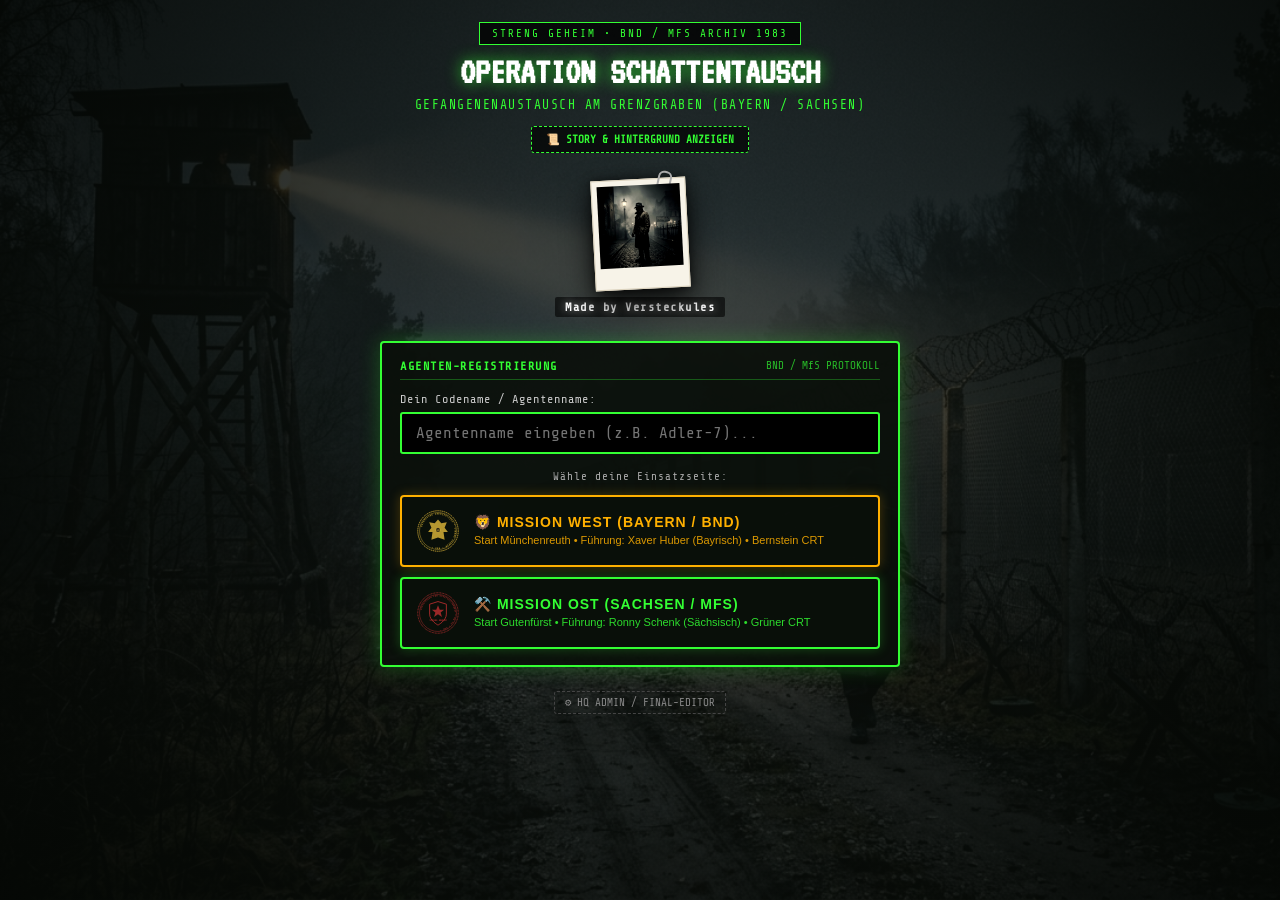
==== commit 19a9a872: "..." ====
--- a/index.html
+++ b/index.html
@@ -25,18 +25,17 @@
 <body class="theme-green">
 
     <!-- ======================================================================
-         1. COVER SCREEN (Startseite & 'Made by Versteckules')
+         1. COVER SCREEN (Startseite: Weniger ist mehr)
          ====================================================================== -->
     <div id="cover-screen" class="cover-fullscreen">
         <div class="cover-header-block">
             <div class="cover-cache-badge">STRENG GEHEIM • BND / MFS ARCHIV 1983</div>
             <h1 class="cover-main-title">OPERATION SCHATTENTAUSCH</h1>
-            <div class="cover-sub-title">DER ZWISCHENFALL AM GRENZGRABEN (BAYERN / SACHSEN)</div>
+            <div class="cover-sub-title">GEFANGENENAUSTAUSCH AM GRENZGRABEN (BAYERN / SACHSEN)</div>
             
-            <p class="cover-description">
-                Herbst 1983. Nebel über dem ehemaligen Grenzstreifen zwischen Bayern (Münchenreuth) und Sachsen (Gutenfürst). 
-                Ein geheimer Gefangenenaustausch zweier Spione soll vollzogen werden. Doch plötzlich peitscht ein Schuss durch das Niemandsland...
-            </p>
+            <button class="btn-story-preview" onclick="GameEngine.openStoryModal()">
+                📜 STORY & HINTERGRUND ANZEIGEN
+            </button>
         </div>
 
         <!-- Owner Branding: Schräges avatar.jpg & Made by Versteckules -->
@@ -61,7 +60,7 @@
                 <div id="agent-name-error" class="input-error-msg" style="display: none;">⚠️ Bitte zuerst einen Agentennamen eingeben!</div>
             </div>
 
-            <div class="faction-prompt-text">Wähle nun deine Einsatzseite:</div>
+            <div class="faction-prompt-text">Wähle deine Einsatzseite:</div>
 
             <!-- Faction Selection Buttons -->
             <div class="faction-select-area">
@@ -86,6 +85,25 @@
         <!-- Footer link to Owner Admin HQ -->
         <div class="cover-footer-bar">
             <a href="admin.html" class="owner-admin-link">⚙️ HQ ADMIN / FINAL-EDITOR</a>
+        </div>
+    </div>
+
+    <!-- Story & Hintergrund Modal -->
+    <div id="modal-story" class="tactical-modal-backdrop" style="display: none;">
+        <div class="tactical-modal-box">
+            <div class="modal-alert-header">
+                <span>📜</span> DER ZWISCHENFALL AM GRENZGRABEN (1983)
+            </div>
+            <div class="modal-alert-text">
+                Herbst 1983. Dichter Nebel liegt über dem Grenzstreifen zwischen Bayern (Münchenreuth) und Sachsen (Gutenfürst).<br><br>
+                Ein geheimer Gefangenenaustausch zweier Spione soll vollzogen werden. Doch plötzlich peitscht ein Schuss durch das Niemandsland!<br><br>
+                Wähle deine Einsatzseite, rücke auf dem befestigten Grenzweg vor, sichere die verwundete Zielperson und entlarve den Heckenschützen.
+            </div>
+            <div class="modal-alert-actions">
+                <button class="btn-terminal-action primary" onclick="GameEngine.closeStoryModal()">
+                    ✓ VERSTANDEN
+                </button>
+            </div>
         </div>
     </div>
 
@@ -214,6 +232,9 @@
                 <button id="btn-toggle-wakelock" class="quick-tool-btn" onclick="MobileUX.toggleWakeLock()" title="Bildschirm anlassen">
                     💡 DISPLAY: AUS
                 </button>
+                <button id="btn-hud-map-shortcut" class="quick-tool-btn" onclick="GameEngine.switchTab('map')" title="Direkt zur Live-Karte">
+                    🗺️ KARTE
+                </button>
                 <button id="btn-quick-replay" class="quick-tool-btn" onclick="AudioEngine.replayLast()" style="display: none;" title="Letzten Funkspruch wiederholen">
                     🔄 FUNK
                 </button>
@@ -234,30 +255,29 @@
         <!-- Main Tab Content Area -->
         <main class="tab-content-area">
 
-            <!-- TAB 1: TERMINAL -->
+            <!-- TAB 1: TERMINAL (Stationen & Aufgaben) -->
             <section id="tab-terminal" class="tab-view-panel active">
                 
-                <!-- Quick Re-open Briefing Button -->
-                <button class="btn-terminal-action secondary" style="margin-bottom: 8px; width: 100%; font-size: 11px; padding: 6px 10px; display: flex; align-items: center; justify-content: center; gap: 6px;" onclick="GameEngine.openBriefingModal()">
-                    📋 EINSATZBEFEHL ANZEIGEN & VORLESEN
-                </button>
-
+                <!-- Dynamic Station Card rendered by GameEngine -->
                 <div id="terminal-mission-area">
-                    <!-- Dynamic Act UI loaded here by GameEngine -->
-                </div>
-
-                <!-- Terminal System Logs -->
-                <div class="terminal-sys-log" id="terminal-sys-log">
-                    <div class="log-line"><span class="time">[INIT]</span> System betriebsbereit. Funkleitung gesichert.</div>
-                </div>
-
-                <!-- Command Input Row (Ohne OFFLINETEST-Beispiel im Placeholder) -->
-                <div style="display: flex; gap: 8px; margin-top: 8px;">
-                    <input type="text" id="terminal-cmd-input" placeholder="Befehl oder Stations-Code eingeben..." class="terminal-input-field" style="margin-bottom: 0; flex: 1;" />
-                    <button id="btn-terminal-submit" class="btn-terminal-action" style="min-width: 52px; padding: 0 14px; display: flex; align-items: center; justify-content: center; font-size: 16px;" onclick="GameEngine.handleCommand(document.getElementById('terminal-cmd-input').value); document.getElementById('terminal-cmd-input').value='';">
-                        ↵
-                    </button>
-                </div>
+                    <!-- Loaded dynamically: Station 1 to 5 with Zielort, Aufgabe & Code -->
+                </div>
+
+                <!-- Collapsible System Log & Optional Command Console -->
+                <details class="terminal-log-drawer">
+                    <summary class="terminal-log-summary">
+                        <span>📟 SYSTEM-PROTOKOLL & STATUS</span>
+                        <span class="log-indicator">AKTIV</span>
+                    </summary>
+                    <div class="terminal-sys-log" id="terminal-sys-log">
+                        <div class="log-line"><span class="time">[INIT]</span> System betriebsbereit. Funkleitung gesichert.</div>
+                    </div>
+                    <div style="display: flex; gap: 8px; margin-top: 8px;">
+                        <input type="text" id="terminal-cmd-input" placeholder="Befehl oder Geheimcode eingeben..." class="terminal-input-field" style="margin-bottom: 0; flex: 1;" />
+                        <button id="btn-terminal-submit" class="btn-terminal-action" style="min-width: 48px; padding: 0 12px; font-size: 15px;" onclick="GameEngine.handleCommand(document.getElementById('terminal-cmd-input').value); document.getElementById('terminal-cmd-input').value='';">↵</button>
+                    </div>
+                </details>
+
             </section>
 
             <!-- TAB 2: KARTE (Hybrid OpenStreetMap) -->
--- a/css/terminal.css
+++ b/css/terminal.css
@@ -162,21 +162,34 @@
 /* Tab Panels */
 .tab-content-area {
     flex: 1;
+    display: flex;
+    flex-direction: column;
+    min-height: 0;
+    width: 100%;
+    position: relative;
     overflow-y: auto;
-    position: relative;
+    overflow-x: hidden;
     padding-bottom: 60px; /* space for bottom nav */
 }
 
 .tab-view-panel {
     display: none;
     width: 100%;
+    min-height: 0;
+    box-sizing: border-box;
+    padding: 12px;
+}
+
+.tab-view-panel.active {
+    display: flex;
+    flex-direction: column;
+    flex: 1;
+}
+
+#tab-map.tab-view-panel {
+    padding: 0;
     height: 100%;
-    padding: 14px;
-}
-
-.tab-view-panel.active {
-    display: flex;
-    flex-direction: column;
+    min-height: 0;
 }
 
 /* Bottom Navigation Bar */
@@ -225,7 +238,255 @@
     background: rgba(255, 176, 0, 0.15);
 }
 
-/* Act Cards */
+/* ==========================================================================
+   Station Cards ("Klipp & Klar" Outdoor Design System)
+   ========================================================================== */
+.station-card {
+    background: rgba(14, 22, 14, 0.94);
+    border: 2px solid var(--text-primary);
+    border-radius: 4px;
+    box-shadow: 0 4px 20px rgba(0, 0, 0, 0.8), 0 0 12px var(--text-glow);
+    padding: 16px;
+    margin-bottom: 12px;
+    display: flex;
+    flex-direction: column;
+    gap: 12px;
+    box-sizing: border-box;
+}
+
+body.theme-amber .station-card {
+    background: rgba(26, 18, 8, 0.94);
+}
+
+.station-badge-row {
+    display: flex;
+    justify-content: space-between;
+    align-items: center;
+    border-bottom: 1px dashed var(--text-primary);
+    padding-bottom: 8px;
+    gap: 8px;
+}
+
+.station-tag {
+    font-size: 11px;
+    font-weight: bold;
+    letter-spacing: 1.5px;
+    background: var(--text-primary);
+    color: #000;
+    padding: 3px 8px;
+    border-radius: 2px;
+    white-space: nowrap;
+}
+
+.station-dist-pill {
+    font-size: 13px;
+    font-weight: bold;
+    color: #fff;
+    text-shadow: 0 0 8px var(--text-glow);
+    display: flex;
+    align-items: center;
+    gap: 4px;
+}
+
+.station-title {
+    font-size: 17px;
+    font-weight: bold;
+    letter-spacing: 1px;
+    color: var(--text-primary);
+    line-height: 1.25;
+}
+
+.station-nav-bar {
+    display: flex;
+    gap: 8px;
+    margin-top: 2px;
+}
+
+.btn-station-map {
+    flex: 1;
+    background: rgba(25, 45, 25, 0.85);
+    border: 1px solid var(--text-primary);
+    color: var(--text-primary);
+    padding: 8px 12px;
+    font-family: var(--font-mono);
+    font-size: 12px;
+    font-weight: bold;
+    border-radius: 3px;
+    cursor: pointer;
+    display: flex;
+    align-items: center;
+    justify-content: center;
+    gap: 6px;
+    transition: all 0.15s;
+    touch-action: manipulation;
+}
+
+body.theme-amber .btn-station-map {
+    background: rgba(45, 30, 15, 0.85);
+}
+
+.btn-station-map:hover, .btn-station-map:active {
+    background: var(--text-primary);
+    color: #000;
+    box-shadow: 0 0 10px var(--text-glow);
+}
+
+.station-task-box {
+    background: rgba(0, 0, 0, 0.7);
+    border-left: 4px solid var(--text-primary);
+    padding: 12px 14px;
+    border-radius: 0 4px 4px 0;
+    display: flex;
+    flex-direction: column;
+    gap: 8px;
+}
+
+.station-task-header {
+    display: flex;
+    justify-content: space-between;
+    align-items: center;
+}
+
+.station-task-label {
+    font-size: 11px;
+    font-weight: bold;
+    letter-spacing: 1.5px;
+    color: #fff;
+}
+
+.btn-station-tts {
+    background: transparent;
+    border: 1px solid var(--text-primary);
+    color: var(--text-primary);
+    font-family: var(--font-mono);
+    font-size: 11px;
+    font-weight: bold;
+    padding: 3px 8px;
+    border-radius: 2px;
+    cursor: pointer;
+    display: inline-flex;
+    align-items: center;
+    gap: 4px;
+    transition: all 0.15s;
+}
+
+.btn-station-tts:hover, .btn-station-tts.playing {
+    background: var(--text-primary);
+    color: #000;
+}
+
+.station-task-text {
+    font-size: 14px;
+    line-height: 1.5;
+    color: #eee;
+}
+
+.station-task-text b {
+    color: var(--text-primary);
+}
+
+.station-action-box {
+    display: flex;
+    flex-direction: column;
+    gap: 6px;
+    margin-top: 4px;
+}
+
+.station-input-label {
+    font-size: 11px;
+    font-weight: bold;
+    letter-spacing: 1px;
+    opacity: 0.9;
+}
+
+.station-input-row {
+    display: flex;
+    gap: 8px;
+}
+
+.station-code-input {
+    flex: 1;
+    min-height: 48px;
+    background: #000;
+    border: 2px solid var(--text-primary);
+    color: var(--text-primary);
+    font-family: var(--font-mono);
+    font-size: 18px;
+    font-weight: bold;
+    padding: 8px 14px;
+    border-radius: 3px;
+    outline: none;
+    letter-spacing: 2px;
+}
+
+.station-code-input:focus {
+    box-shadow: 0 0 12px var(--text-glow);
+}
+
+.btn-station-submit {
+    min-height: 48px;
+    padding: 0 20px;
+    background: var(--text-primary);
+    color: #000;
+    border: 2px solid var(--text-primary);
+    font-family: var(--font-mono);
+    font-size: 13px;
+    font-weight: bold;
+    letter-spacing: 1px;
+    border-radius: 3px;
+    cursor: pointer;
+    transition: all 0.15s;
+    touch-action: manipulation;
+}
+
+.btn-station-submit:active {
+    transform: scale(0.97);
+}
+
+.station-hint {
+    font-size: 11px;
+    opacity: 0.75;
+    font-style: italic;
+    margin-top: 2px;
+}
+
+/* Collapsible Log Drawer */
+.terminal-log-drawer {
+    margin-top: 10px;
+    background: rgba(5, 10, 5, 0.85);
+    border: 1px solid rgba(51, 255, 51, 0.4);
+    border-radius: 3px;
+    padding: 6px 10px;
+}
+
+body.theme-amber .terminal-log-drawer {
+    border-color: rgba(255, 176, 0, 0.4);
+}
+
+.terminal-log-summary {
+    font-size: 11px;
+    font-weight: bold;
+    letter-spacing: 1px;
+    cursor: pointer;
+    display: flex;
+    justify-content: space-between;
+    align-items: center;
+    color: var(--text-primary);
+    list-style: none;
+}
+
+.terminal-log-summary::-webkit-details-marker {
+    display: none;
+}
+
+.log-indicator {
+    font-size: 9px;
+    padding: 2px 6px;
+    background: rgba(51, 255, 51, 0.2);
+    border-radius: 2px;
+}
+
+/* Legacy Act Card Fallback */
 .act-card {
     background: rgba(16, 24, 16, 0.85);
     border: 1px solid var(--text-primary);
--- a/css/cover.css
+++ b/css/cover.css
@@ -52,16 +52,28 @@
     margin-bottom: 10px;
 }
 
-.cover-description {
-    font-size: 12px;
-    line-height: 1.5;
-    color: #ddd;
-    background: rgba(0,0,0,0.7);
-    padding: 10px 14px;
-    border-left: 3px solid var(--crt-phosphor-green);
-    text-align: left;
-    margin-bottom: 12px;
-    border-radius: 0 4px 4px 0;
+.btn-story-preview {
+    background: rgba(0, 0, 0, 0.65);
+    border: 1px dashed var(--crt-phosphor-green);
+    color: var(--crt-phosphor-green);
+    font-family: var(--font-mono);
+    font-size: 11px;
+    font-weight: bold;
+    padding: 6px 14px;
+    border-radius: 3px;
+    cursor: pointer;
+    display: inline-flex;
+    align-items: center;
+    gap: 6px;
+    margin-top: 4px;
+    margin-bottom: 6px;
+    transition: all 0.15s ease-out;
+}
+
+.btn-story-preview:hover, .btn-story-preview:active {
+    background: var(--crt-phosphor-green);
+    color: #000;
+    box-shadow: 0 0 10px var(--crt-glow-green);
 }
 
 /* Owner Branding: Tilted Avatar & 'Made by Versteckules' */
--- a/css/map.css
+++ b/css/map.css
@@ -5,28 +5,31 @@
 #tab-map {
     width: 100%;
     height: 100%;
-    min-height: 420px;
-    padding: 8px;
+    min-height: 0;
+    padding: 0;
     display: none;
     flex-direction: column;
     position: relative;
     box-sizing: border-box;
+    flex: 1;
 }
 
 #tab-map.active {
     display: flex;
+    flex-direction: column;
     flex: 1;
+    height: 100%;
+    min-height: 320px;
 }
 
 #map-container {
     width: 100%;
     height: 100%;
     flex: 1;
-    min-height: 380px;
+    min-height: 320px;
     background: #0d120d;
     position: relative;
-    border: 1px solid var(--text-primary);
-    border-radius: 4px;
+    border: none;
     overflow: hidden;
 }
 
@@ -90,13 +93,13 @@
     color: #000 !important;
 }
 
-/* Carto Dark tile styling */
+/* Military phosphor tile styling for OSM tiles */
 .leaflet-tile-pane {
-    filter: brightness(95%) contrast(110%);
+    filter: invert(92%) hue-rotate(180deg) brightness(88%) contrast(125%);
 }
 
 body.theme-amber .leaflet-tile-pane {
-    filter: sepia(40%) hue-rotate(330deg) brightness(95%) contrast(115%);
+    filter: invert(92%) hue-rotate(205deg) brightness(88%) contrast(130%) sepia(50%);
 }
 
 /* Player GPS Marker with Pulsing Radar Ring */
--- a/css/mobile.css
+++ b/css/mobile.css
@@ -31,13 +31,16 @@
 #tab-map {
     padding: 0 !important;
     height: 100% !important;
+    min-height: 0 !important;
+    flex: 1 !important;
 }
 
 #map-container {
     width: 100% !important;
     height: 100% !important;
-    min-height: 100% !important;
+    min-height: 300px !important;
     border: none !important;
+    flex: 1 !important;
 }
 
 /* Frequenz-Feinjustierung (Stepping) auf Touchscreens */
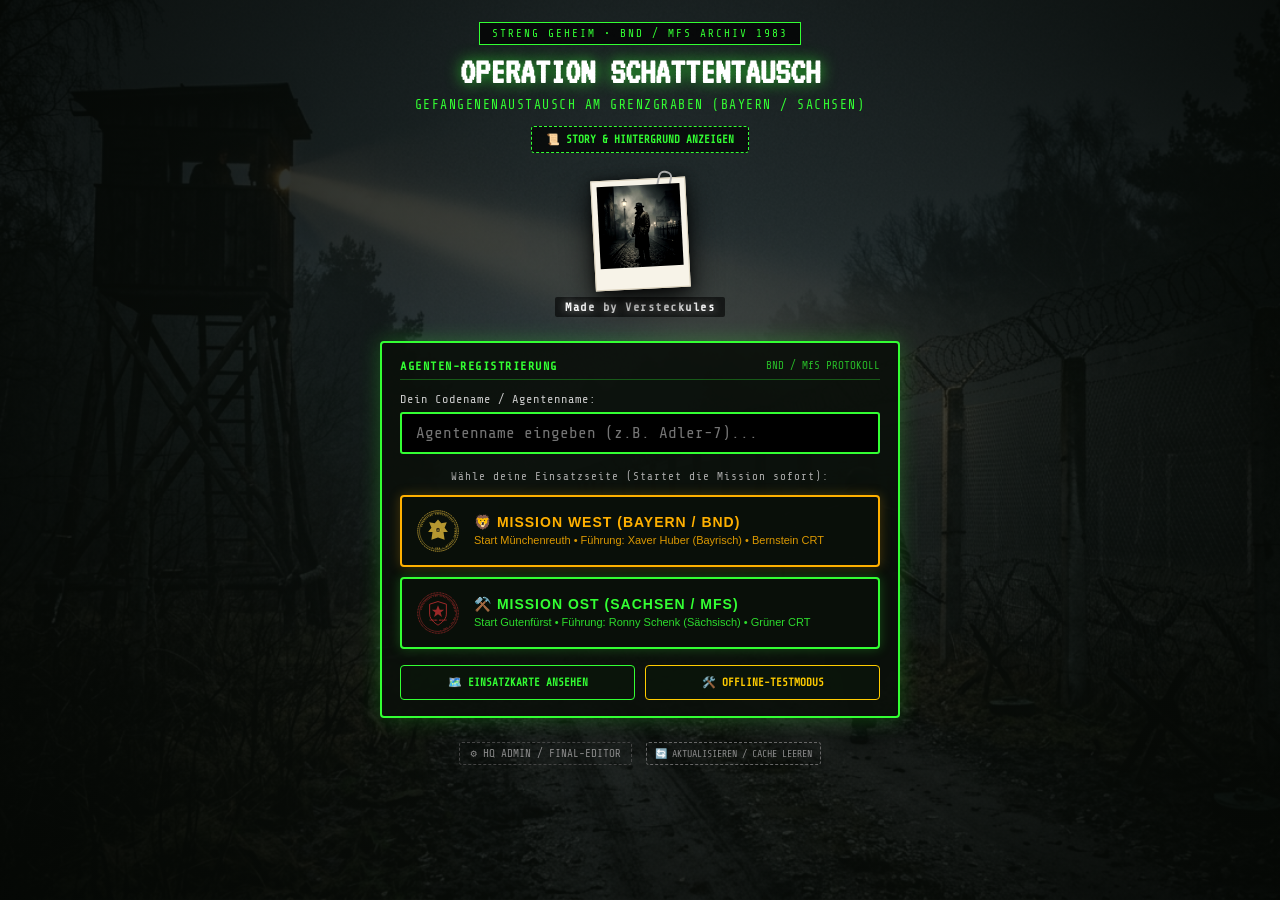
==== commit a1d1d680: "..." ====
--- a/index.html
+++ b/index.html
@@ -9,18 +9,18 @@
     <link rel="manifest" href="manifest.json">
 
     <!-- Leaflet CSS for Map (Local first, CDN fallback) -->
-    <link rel="stylesheet" href="css/leaflet.css">
-
-    <!-- Custom Retro & Military CSS Stylesheets -->
-    <link rel="stylesheet" href="css/terminal.css">
-    <link rel="stylesheet" href="css/cover.css">
-    <link rel="stylesheet" href="css/map.css">
-    <link rel="stylesheet" href="css/radar.css">
-    <link rel="stylesheet" href="css/dossier.css">
-    <link rel="stylesheet" href="css/nvg.css">
-    <link rel="stylesheet" href="css/geiger.css">
-    <link rel="stylesheet" href="css/testbar.css">
-    <link rel="stylesheet" href="css/mobile.css">
+    <link rel="stylesheet" href="css/leaflet.css?v=7">
+
+    <!-- Custom Retro & Military CSS Stylesheets (v7 Cache Buster) -->
+    <link rel="stylesheet" href="css/terminal.css?v=7">
+    <link rel="stylesheet" href="css/cover.css?v=7">
+    <link rel="stylesheet" href="css/map.css?v=7">
+    <link rel="stylesheet" href="css/radar.css?v=7">
+    <link rel="stylesheet" href="css/dossier.css?v=7">
+    <link rel="stylesheet" href="css/nvg.css?v=7">
+    <link rel="stylesheet" href="css/geiger.css?v=7">
+    <link rel="stylesheet" href="css/testbar.css?v=7">
+    <link rel="stylesheet" href="css/mobile.css?v=7">
 </head>
 <body class="theme-green">
 
@@ -60,7 +60,7 @@
                 <div id="agent-name-error" class="input-error-msg" style="display: none;">⚠️ Bitte zuerst einen Agentennamen eingeben!</div>
             </div>
 
-            <div class="faction-prompt-text">Wähle deine Einsatzseite:</div>
+            <div class="faction-prompt-text">Wähle deine Einsatzseite (Startet die Mission sofort):</div>
 
             <!-- Faction Selection Buttons -->
             <div class="faction-select-area">
@@ -80,11 +80,22 @@
                     </div>
                 </button>
             </div>
-        </div>
-
-        <!-- Footer link to Owner Admin HQ -->
+
+            <!-- Quick Action Buttons: Einsatzkarte & Offline-Testmodus -->
+            <div class="cover-quick-actions-row">
+                <button type="button" class="btn-cover-action" onclick="GameEngine.previewMapOnCover()">
+                    🗺️ EINSATZKARTE ANSEHEN
+                </button>
+                <button type="button" class="btn-cover-action test" onclick="TestUserSimulator.activate()">
+                    🛠️ OFFLINE-TESTMODUS
+                </button>
+            </div>
+        </div>
+
+        <!-- Footer link to Owner Admin HQ & Cache Reset -->
         <div class="cover-footer-bar">
             <a href="admin.html" class="owner-admin-link">⚙️ HQ ADMIN / FINAL-EDITOR</a>
+            <button type="button" class="btn-clear-cache-footer" onclick="GameEngine.clearCacheAndReload()">🔄 AKTUALISIEREN / CACHE LEEREN</button>
         </div>
     </div>
 
@@ -108,7 +119,7 @@
     </div>
 
     <!-- ======================================================================
-         1.5. MISSION BRIEFING MODAL (Visuelles Intro mit Bildern & Vorlesen)
+         1.5. MISSION BRIEFING MODAL (Kompakt & Direkt ohne Textwüsten)
          ====================================================================== -->
     <div id="mission-briefing-modal" class="tactical-modal-backdrop" style="display: none;">
         <div class="briefing-modal-card">
@@ -118,7 +129,7 @@
                 <span class="briefing-agent-tag">Agent <b id="briefing-agent-display">Agent</b></span>
             </div>
 
-            <!-- Commander Portrait & Audio Pitch -->
+            <!-- Commander Portrait & Info -->
             <div class="briefing-leader-row">
                 <div class="briefing-polaroid-frame">
                     <img id="briefing-leader-img" src="assets/img/person_xaver.png" alt="Einsatzleiter" class="briefing-polaroid-img" />
@@ -130,31 +141,8 @@
                 </div>
             </div>
 
-            <!-- 3 Clear Action Steps (Was ist zu tun?) -->
-            <div class="briefing-steps-list">
-                <div class="briefing-step-box">
-                    <div class="briefing-step-icon">🚶</div>
-                    <div class="briefing-step-content">
-                        <div class="briefing-step-title">1. MARSCHIEREN & ORTEN</div>
-                        <div class="briefing-step-desc">Folge dem Peilkompass und der Meter-Anzeige zu Station 1 am befestigten Grenzweg.</div>
-                    </div>
-                </div>
-
-                <div class="briefing-step-box">
-                    <div class="briefing-step-icon">🔍</div>
-                    <div class="briefing-step-content">
-                        <div class="briefing-step-title">2. ERMITTELN & EINGEBEN</div>
-                        <div class="briefing-step-desc">Suche vor Ort nach geheimen Hinweisen und gib gefundene Codes im Terminal ein.</div>
-                    </div>
-                </div>
-
-                <div class="briefing-step-box">
-                    <div class="briefing-step-icon">🎧</div>
-                    <div class="briefing-step-content">
-                        <div class="briefing-step-title">3. FUNK BEACHTEN</div>
-                        <div class="briefing-step-desc">Halte dein Audio laut! Bei Zwischenfällen schlägt dein Funkgerät Alarm.</div>
-                    </div>
-                </div>
+            <div style="background: rgba(0,0,0,0.6); border-left: 3px solid var(--text-primary); padding: 8px 12px; font-size: 13px; color: #fff;">
+                🎯 <b>Missionsbefehl:</b> Sofortiges Vorrücken auf dem befestigten Grenzweg zu Station 1. Vor Ort Geheimcode ermitteln und im Terminal eingeben.
             </div>
 
             <!-- Read Aloud / Vorlese-Audio Player -->
@@ -167,7 +155,7 @@
                 <div class="audio-wave-anim" id="briefing-audio-wave">
                     <span></span><span></span><span></span><span></span>
                 </div>
-                <div class="briefing-audio-label">Echtzeit-Sprachausgabe</div>
+                <div class="briefing-audio-label">Echtzeit-Sprachausgabe (+20% Tempo)</div>
             </div>
 
             <!-- Action Button: Start Game -->
@@ -347,30 +335,33 @@
     </div>
 
     <!-- Leaflet JS (Local first, with fallback) -->
-    <script src="js/leaflet.js"></script>
-
-    <!-- Custom Modules -->
-    <script src="js/config.js"></script>
-    <script src="js/crypto.js"></script>
-    <script src="js/audio.js"></script>
-    <script src="js/gps.js"></script>
-    <script src="js/map.js"></script>
-    <script src="js/geiger.js"></script>
-    <script src="js/phone.js"></script>
-    <script src="js/radio.js"></script>
-    <script src="js/stealth.js"></script>
-    <script src="js/triage.js"></script>
-    <script src="js/testuser.js"></script>
-    <script src="js/events.js"></script>
-    <script src="js/mobile.js"></script>
-    <script src="js/game.js"></script>
-
-    <!-- Service Worker Registration for Offline Capability -->
+    <script src="js/leaflet.js?v=7"></script>
+
+    <!-- Custom Modules (v7 Cache Buster) -->
+    <script src="js/config.js?v=7"></script>
+    <script src="js/crypto.js?v=7"></script>
+    <script src="js/audio.js?v=7"></script>
+    <script src="js/gps.js?v=7"></script>
+    <script src="js/map.js?v=7"></script>
+    <script src="js/geiger.js?v=7"></script>
+    <script src="js/phone.js?v=7"></script>
+    <script src="js/radio.js?v=7"></script>
+    <script src="js/stealth.js?v=7"></script>
+    <script src="js/triage.js?v=7"></script>
+    <script src="js/testuser.js?v=7"></script>
+    <script src="js/events.js?v=7"></script>
+    <script src="js/mobile.js?v=7"></script>
+    <script src="js/game.js?v=7"></script>
+
+    <!-- Service Worker Registration with Auto-Update -->
     <script>
         if ('serviceWorker' in navigator) {
             window.addEventListener('load', () => {
                 navigator.serviceWorker.register('service-worker.js')
-                    .then(reg => console.log('ServiceWorker registriert:', reg.scope))
+                    .then(reg => {
+                        console.log('ServiceWorker registriert:', reg.scope);
+                        reg.update(); // Trigger immediate update check for fresh files
+                    })
                     .catch(err => console.log('ServiceWorker Fehler:', err));
             });
         }
--- a/css/cover.css
+++ b/css/cover.css
@@ -625,3 +625,66 @@
     background: rgba(255,255,255,0.1);
     color: #fff;
 }
+
+/* Cover Screen Quick Action Buttons */
+.cover-quick-actions-row {
+    display: flex;
+    gap: 10px;
+    width: 100%;
+    max-width: 520px;
+    justify-content: center;
+    margin-top: 4px;
+}
+
+.btn-cover-action {
+    flex: 1;
+    background: rgba(10, 20, 10, 0.9);
+    border: 1px solid var(--crt-phosphor-green);
+    color: var(--crt-phosphor-green);
+    font-family: var(--font-mono);
+    font-size: 11px;
+    font-weight: bold;
+    padding: 10px 12px;
+    border-radius: 4px;
+    cursor: pointer;
+    display: flex;
+    align-items: center;
+    justify-content: center;
+    gap: 6px;
+    transition: all 0.2s;
+    touch-action: manipulation;
+}
+
+.btn-cover-action:hover, .btn-cover-action:active {
+    background: var(--crt-phosphor-green);
+    color: #000;
+    box-shadow: 0 0 12px var(--crt-glow-green);
+}
+
+.btn-cover-action.test {
+    border-color: #ffcc00;
+    color: #ffcc00;
+}
+
+.btn-cover-action.test:hover, .btn-cover-action.test:active {
+    background: #ffcc00;
+    color: #000;
+    box-shadow: 0 0 12px rgba(255, 204, 0, 0.6);
+}
+
+.btn-clear-cache-footer {
+    background: transparent;
+    border: 1px dashed #666;
+    color: #888;
+    font-family: var(--font-mono);
+    font-size: 10px;
+    padding: 4px 8px;
+    border-radius: 3px;
+    cursor: pointer;
+    transition: all 0.2s;
+}
+
+.btn-clear-cache-footer:hover {
+    color: #fff;
+    border-color: #fff;
+}
--- a/css/map.css
+++ b/css/map.css
@@ -18,15 +18,16 @@
     display: flex;
     flex-direction: column;
     flex: 1;
-    height: 100%;
-    min-height: 320px;
+    height: calc(100vh - 120px);
+    min-height: 400px;
+    width: 100%;
 }
 
 #map-container {
     width: 100%;
     height: 100%;
     flex: 1;
-    min-height: 320px;
+    min-height: 400px;
     background: #0d120d;
     position: relative;
     border: none;
@@ -93,13 +94,13 @@
     color: #000 !important;
 }
 
-/* Military phosphor tile styling for OSM tiles */
+/* Clean, crisp styling for OSM tiles - perfectly readable in field */
 .leaflet-tile-pane {
-    filter: invert(92%) hue-rotate(180deg) brightness(88%) contrast(125%);
+    filter: contrast(106%) brightness(96%);
 }
 
 body.theme-amber .leaflet-tile-pane {
-    filter: invert(92%) hue-rotate(205deg) brightness(88%) contrast(130%) sepia(50%);
+    filter: contrast(108%) brightness(94%);
 }
 
 /* Player GPS Marker with Pulsing Radar Ring */
